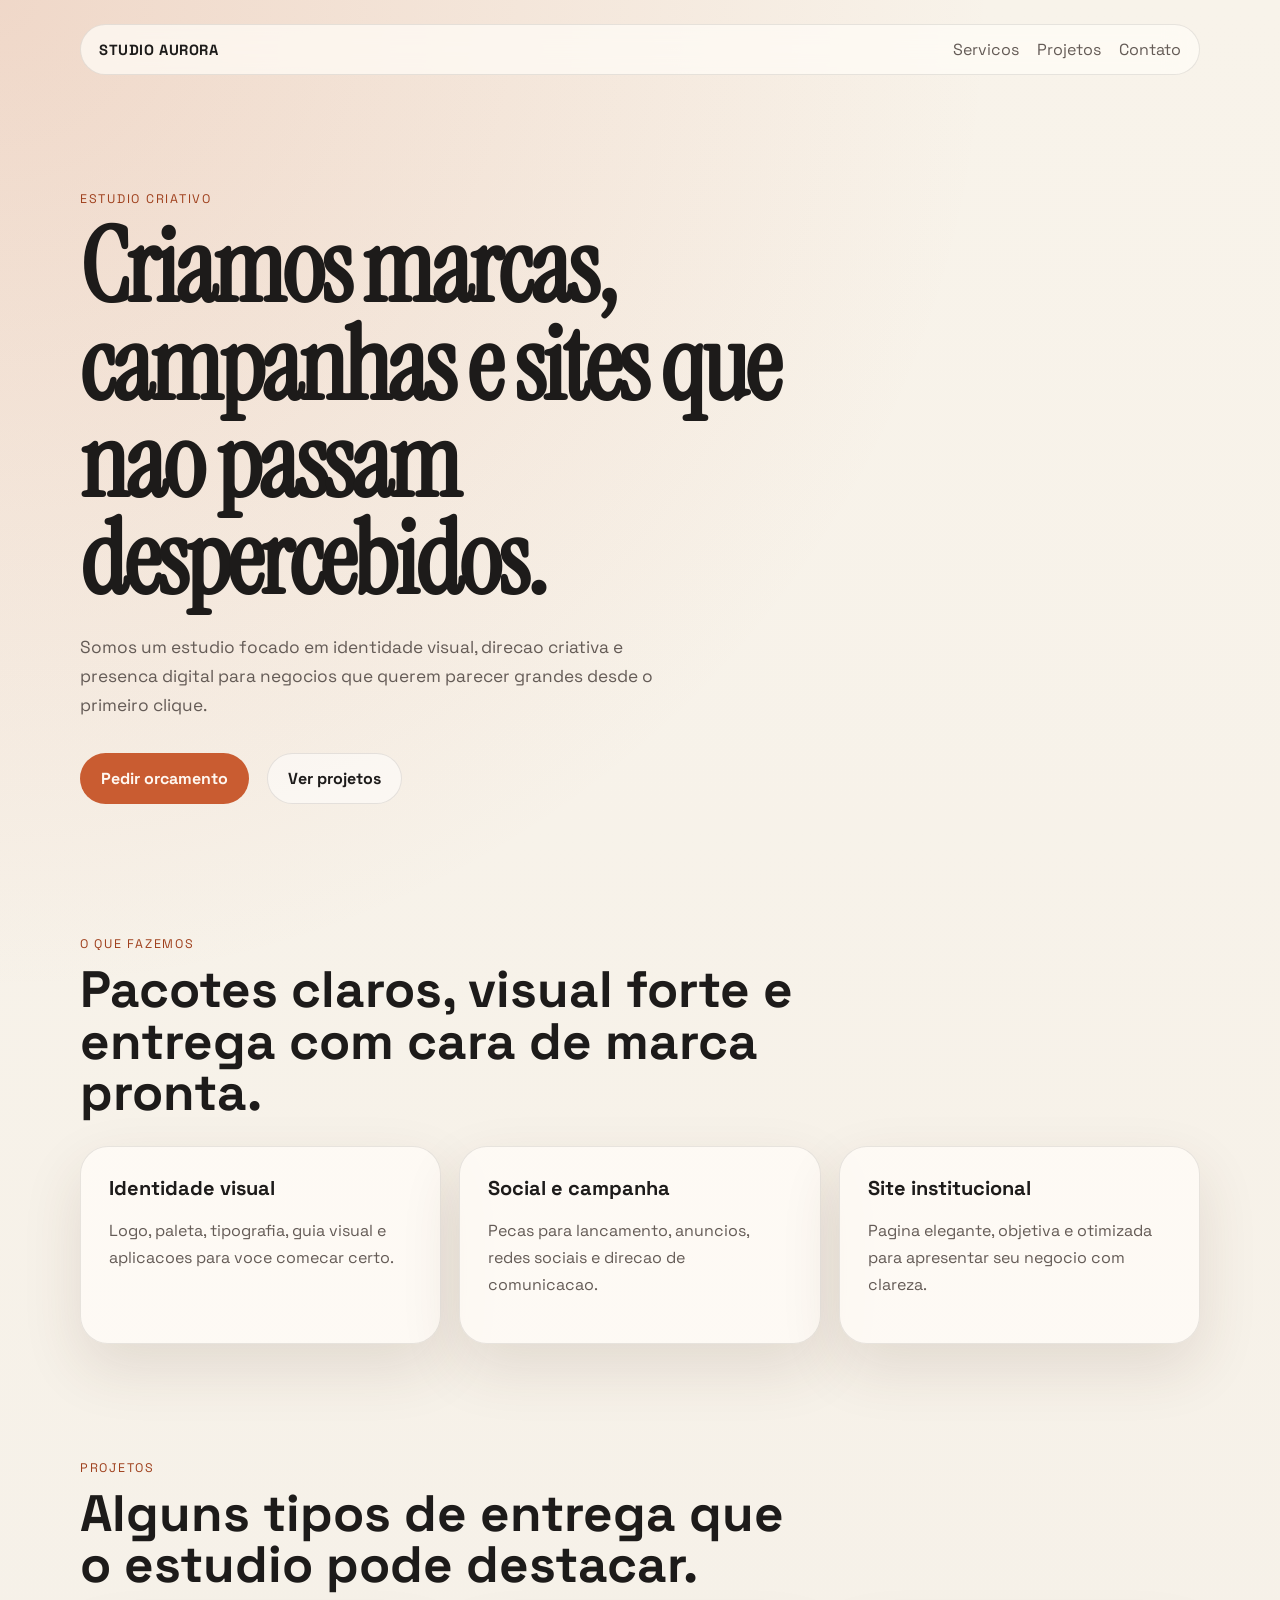
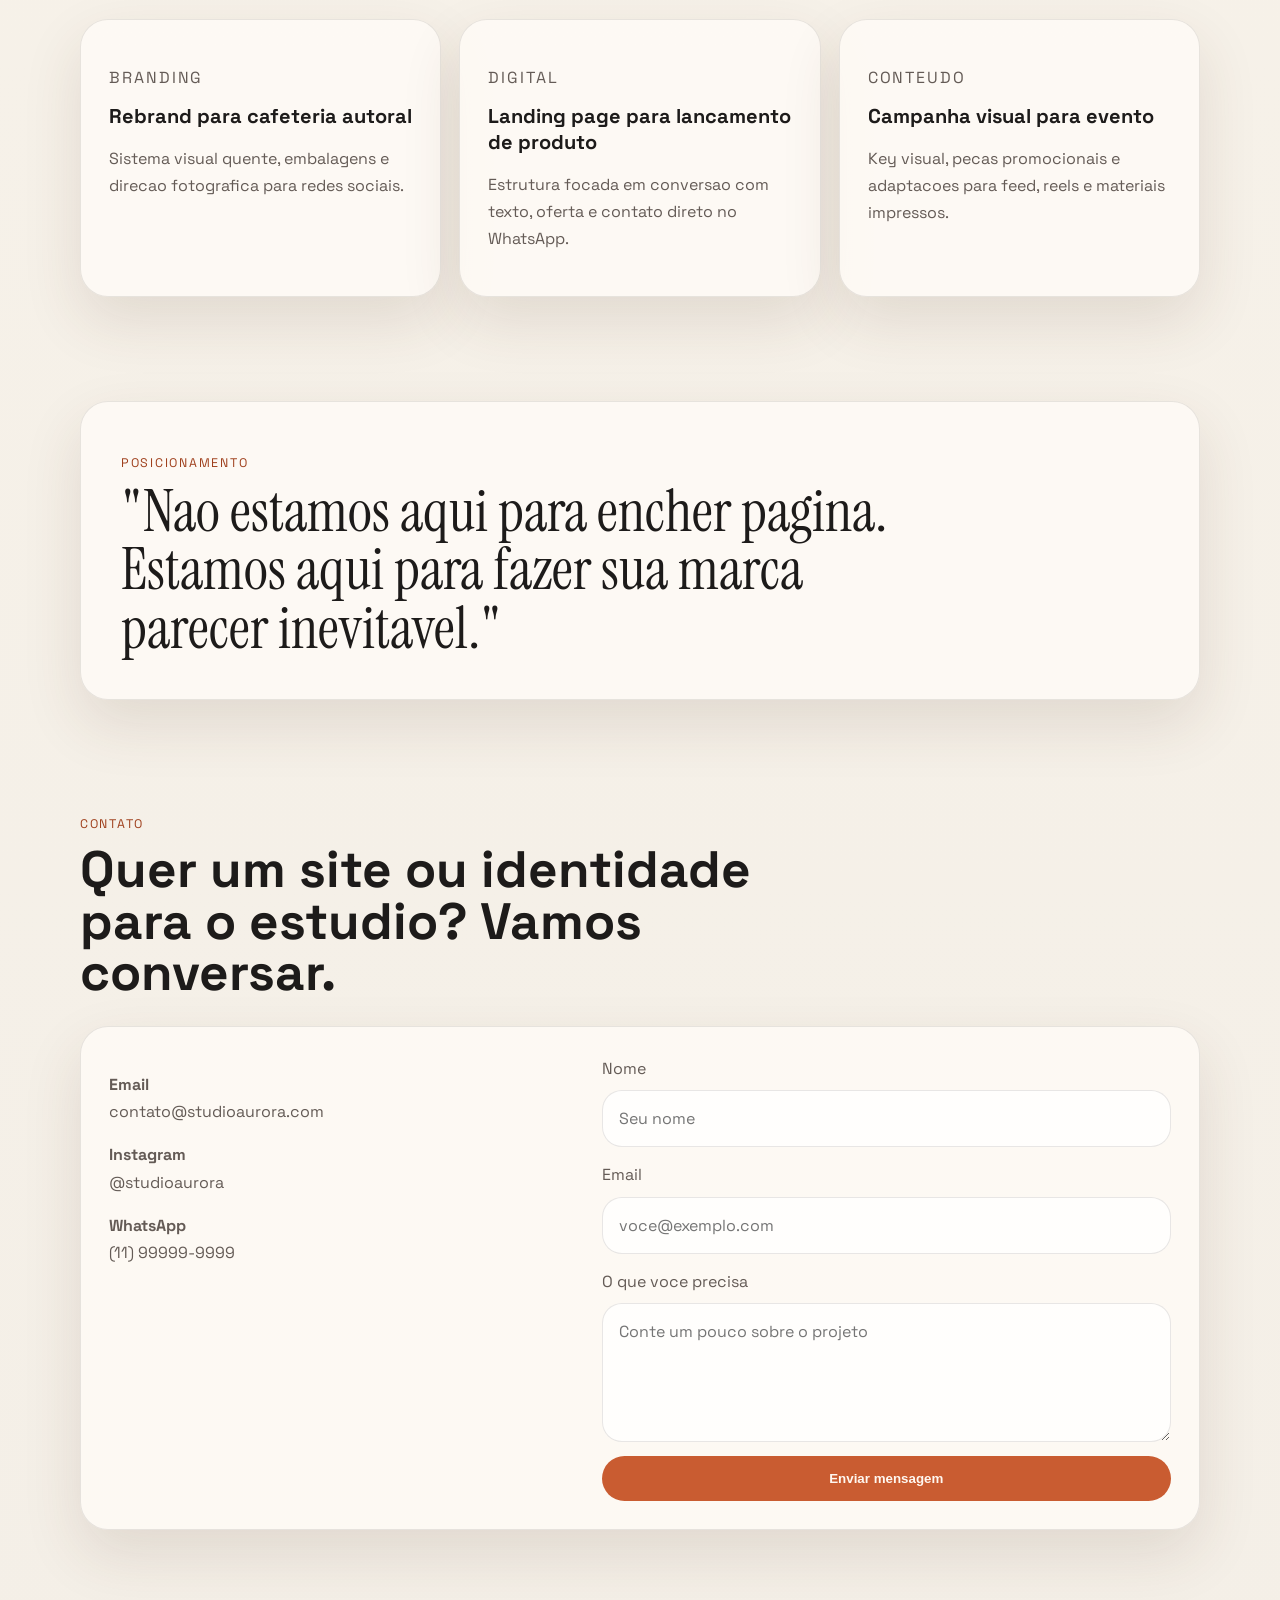
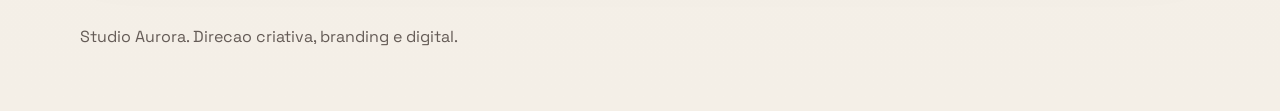
==== index.html @ f358c9c8 "Add files via upload" ====
<!DOCTYPE html>
<html lang="pt-BR">
<head>
  <meta charset="UTF-8">
  <meta name="viewport" content="width=device-width, initial-scale=1.0">
  <title>Studio Aurora</title>
  <meta
    name="description"
    content="Studio criativo para identidade visual, conteudo e experiencias digitais."
  >
  <link rel="preconnect" href="https://fonts.googleapis.com">
  <link rel="preconnect" href="https://fonts.gstatic.com" crossorigin>
  <link
    href="https://fonts.googleapis.com/css2?family=Space+Grotesk:wght@400;500;700&family=Instrument+Serif:ital@0;1&display=swap"
    rel="stylesheet"
  >
  <link rel="stylesheet" href="style.css">
</head>
<body>
  <header class="hero">
    <nav class="nav">
      <a class="brand" href="#top">Studio Aurora</a>
      <div class="nav-links">
        <a href="#servicos">Servicos</a>
        <a href="#projetos">Projetos</a>
        <a href="#contato">Contato</a>
      </div>
    </nav>

    <div class="hero-content">
      <p class="eyebrow">Estudio criativo</p>
      <h1>Criamos marcas, campanhas e sites que nao passam despercebidos.</h1>
      <p class="hero-copy">
        Somos um estudio focado em identidade visual, direcao criativa e presenca digital
        para negocios que querem parecer grandes desde o primeiro clique.
      </p>
      <div class="hero-actions">
        <a class="button primary" href="#contato">Pedir orcamento</a>
        <a class="button ghost" href="#projetos">Ver projetos</a>
      </div>
    </div>
  </header>

  <main>
    <section class="section intro" id="servicos">
      <div class="section-heading">
        <p class="eyebrow">O que fazemos</p>
        <h2>Pacotes claros, visual forte e entrega com cara de marca pronta.</h2>
      </div>

      <div class="card-grid">
        <article class="card">
          <h3>Identidade visual</h3>
          <p>Logo, paleta, tipografia, guia visual e aplicacoes para voce comecar certo.</p>
        </article>
        <article class="card">
          <h3>Social e campanha</h3>
          <p>Pecas para lancamento, anuncios, redes sociais e direcao de comunicacao.</p>
        </article>
        <article class="card">
          <h3>Site institucional</h3>
          <p>Pagina elegante, objetiva e otimizada para apresentar seu negocio com clareza.</p>
        </article>
      </div>
    </section>

    <section class="section showcase" id="projetos">
      <div class="section-heading">
        <p class="eyebrow">Projetos</p>
        <h2>Alguns tipos de entrega que o estudio pode destacar.</h2>
      </div>

      <div class="project-list">
        <article class="project">
          <p class="project-tag">Branding</p>
          <h3>Rebrand para cafeteria autoral</h3>
          <p>Sistema visual quente, embalagens e direcao fotografica para redes sociais.</p>
        </article>
        <article class="project">
          <p class="project-tag">Digital</p>
          <h3>Landing page para lancamento de produto</h3>
          <p>Estrutura focada em conversao com texto, oferta e contato direto no WhatsApp.</p>
        </article>
        <article class="project">
          <p class="project-tag">Conteudo</p>
          <h3>Campanha visual para evento</h3>
          <p>Key visual, pecas promocionais e adaptacoes para feed, reels e materiais impressos.</p>
        </article>
      </div>
    </section>

    <section class="section testimonial">
      <div class="quote-box">
        <p class="eyebrow">Posicionamento</p>
        <blockquote>
          "Nao estamos aqui para encher pagina. Estamos aqui para fazer sua marca parecer
          inevitavel."
        </blockquote>
      </div>
    </section>

    <section class="section contact" id="contato">
      <div class="section-heading">
        <p class="eyebrow">Contato</p>
        <h2>Quer um site ou identidade para o estudio? Vamos conversar.</h2>
      </div>

      <div class="contact-panel">
        <div>
          <p><strong>Email</strong><br>contato@studioaurora.com</p>
          <p><strong>Instagram</strong><br>@studioaurora</p>
          <p><strong>WhatsApp</strong><br>(11) 99999-9999</p>
        </div>

        <form class="contact-form">
          <label>
            Nome
            <input type="text" name="nome" placeholder="Seu nome">
          </label>
          <label>
            Email
            <input type="email" name="email" placeholder="voce@exemplo.com">
          </label>
          <label>
            O que voce precisa
            <textarea name="mensagem" rows="4" placeholder="Conte um pouco sobre o projeto"></textarea>
          </label>
          <button class="button primary" type="button" id="contactButton">Enviar mensagem</button>
        </form>
      </div>
    </section>
  </main>

  <footer class="footer">
    <p>Studio Aurora. Direcao criativa, branding e digital.</p>
  </footer>

  <script src="script.js"></script>
</body>
</html>
---- style.css ----
:root {
  --bg: #f4efe7;
  --surface: rgba(255, 252, 247, 0.72);
  --ink: #1d1b1a;
  --muted: #645b56;
  --line: rgba(29, 27, 26, 0.1);
  --accent: #c95c31;
  --accent-dark: #9f401d;
  --shadow: 0 24px 60px rgba(80, 49, 37, 0.12);
}

* {
  box-sizing: border-box;
}

html {
  scroll-behavior: smooth;
}

body {
  margin: 0;
  font-family: "Space Grotesk", sans-serif;
  color: var(--ink);
  background:
    radial-gradient(circle at top left, rgba(201, 92, 49, 0.18), transparent 28%),
    linear-gradient(180deg, #f8f3ea 0%, var(--bg) 100%);
}

a {
  color: inherit;
  text-decoration: none;
}

.hero,
.section,
.footer {
  width: min(1120px, calc(100% - 32px));
  margin: 0 auto;
}

.hero {
  min-height: 100vh;
  display: grid;
  align-content: start;
  padding: 24px 0 56px;
}

.nav {
  display: flex;
  justify-content: space-between;
  align-items: center;
  gap: 20px;
  padding: 14px 18px;
  border: 1px solid var(--line);
  border-radius: 999px;
  background: var(--surface);
  backdrop-filter: blur(16px);
  position: sticky;
  top: 20px;
}

.brand {
  font-weight: 700;
  letter-spacing: 0.04em;
  text-transform: uppercase;
  font-size: 0.92rem;
}

.nav-links {
  display: flex;
  gap: 18px;
  color: var(--muted);
}

.hero-content {
  max-width: 760px;
  padding: 104px 0 40px;
}

.eyebrow {
  text-transform: uppercase;
  letter-spacing: 0.14em;
  color: var(--accent-dark);
  font-size: 0.78rem;
  margin-bottom: 12px;
}

h1,
h2,
h3,
blockquote {
  margin: 0;
}

h1 {
  font-family: "Instrument Serif", serif;
  font-size: clamp(3.1rem, 8vw, 6.6rem);
  line-height: 0.95;
  letter-spacing: -0.03em;
}

h2 {
  font-size: clamp(2rem, 4vw, 3.4rem);
  line-height: 1;
  max-width: 720px;
}

.hero-copy,
.card p,
.project p,
.contact-panel p,
label,
input,
textarea {
  color: var(--muted);
  font-size: 1rem;
  line-height: 1.7;
}

.hero-copy {
  max-width: 620px;
  margin: 24px 0 32px;
  font-size: 1.08rem;
}

.hero-actions,
.card-grid,
.project-list,
.contact-panel {
  display: grid;
  gap: 18px;
}

.hero-actions {
  grid-template-columns: repeat(2, max-content);
}

.button {
  display: inline-flex;
  align-items: center;
  justify-content: center;
  border-radius: 999px;
  padding: 14px 20px;
  font-weight: 700;
  border: 1px solid transparent;
  cursor: pointer;
}

.button.primary {
  background: var(--accent);
  color: #fff7f0;
}

.button.ghost {
  border-color: var(--line);
  background: rgba(255, 255, 255, 0.5);
}

.section {
  padding: 24px 0 80px;
}

.section-heading {
  margin-bottom: 28px;
}

.card-grid,
.project-list {
  grid-template-columns: repeat(3, minmax(0, 1fr));
}

.card,
.project,
.quote-box,
.contact-panel {
  border: 1px solid var(--line);
  border-radius: 28px;
  background: rgba(255, 252, 247, 0.8);
  box-shadow: var(--shadow);
}

.card,
.project {
  padding: 28px;
}

.card h3,
.project h3 {
  margin-bottom: 10px;
  font-size: 1.25rem;
}

.project-tag {
  color: var(--accent-dark);
  text-transform: uppercase;
  letter-spacing: 0.12em;
  font-size: 0.76rem;
  margin-bottom: 12px;
}

.quote-box {
  padding: 40px;
}

blockquote {
  font-family: "Instrument Serif", serif;
  font-size: clamp(2rem, 5vw, 3.6rem);
  line-height: 1.02;
  max-width: 820px;
}

.contact-panel {
  grid-template-columns: 1fr 1.2fr;
  padding: 28px;
}

.contact-form {
  display: grid;
  gap: 14px;
}

label {
  display: grid;
  gap: 8px;
}

input,
textarea {
  width: 100%;
  border: 1px solid var(--line);
  border-radius: 20px;
  padding: 14px 16px;
  background: rgba(255, 255, 255, 0.76);
  font-family: inherit;
}

.footer {
  padding: 0 0 48px;
  color: var(--muted);
}

@media (max-width: 820px) {
  .nav,
  .nav-links,
  .hero-actions,
  .card-grid,
  .project-list,
  .contact-panel {
    grid-template-columns: 1fr;
  }

  .nav {
    border-radius: 28px;
  }

  .nav-links {
    display: none;
  }

  .hero-content {
    padding-top: 72px;
  }
}
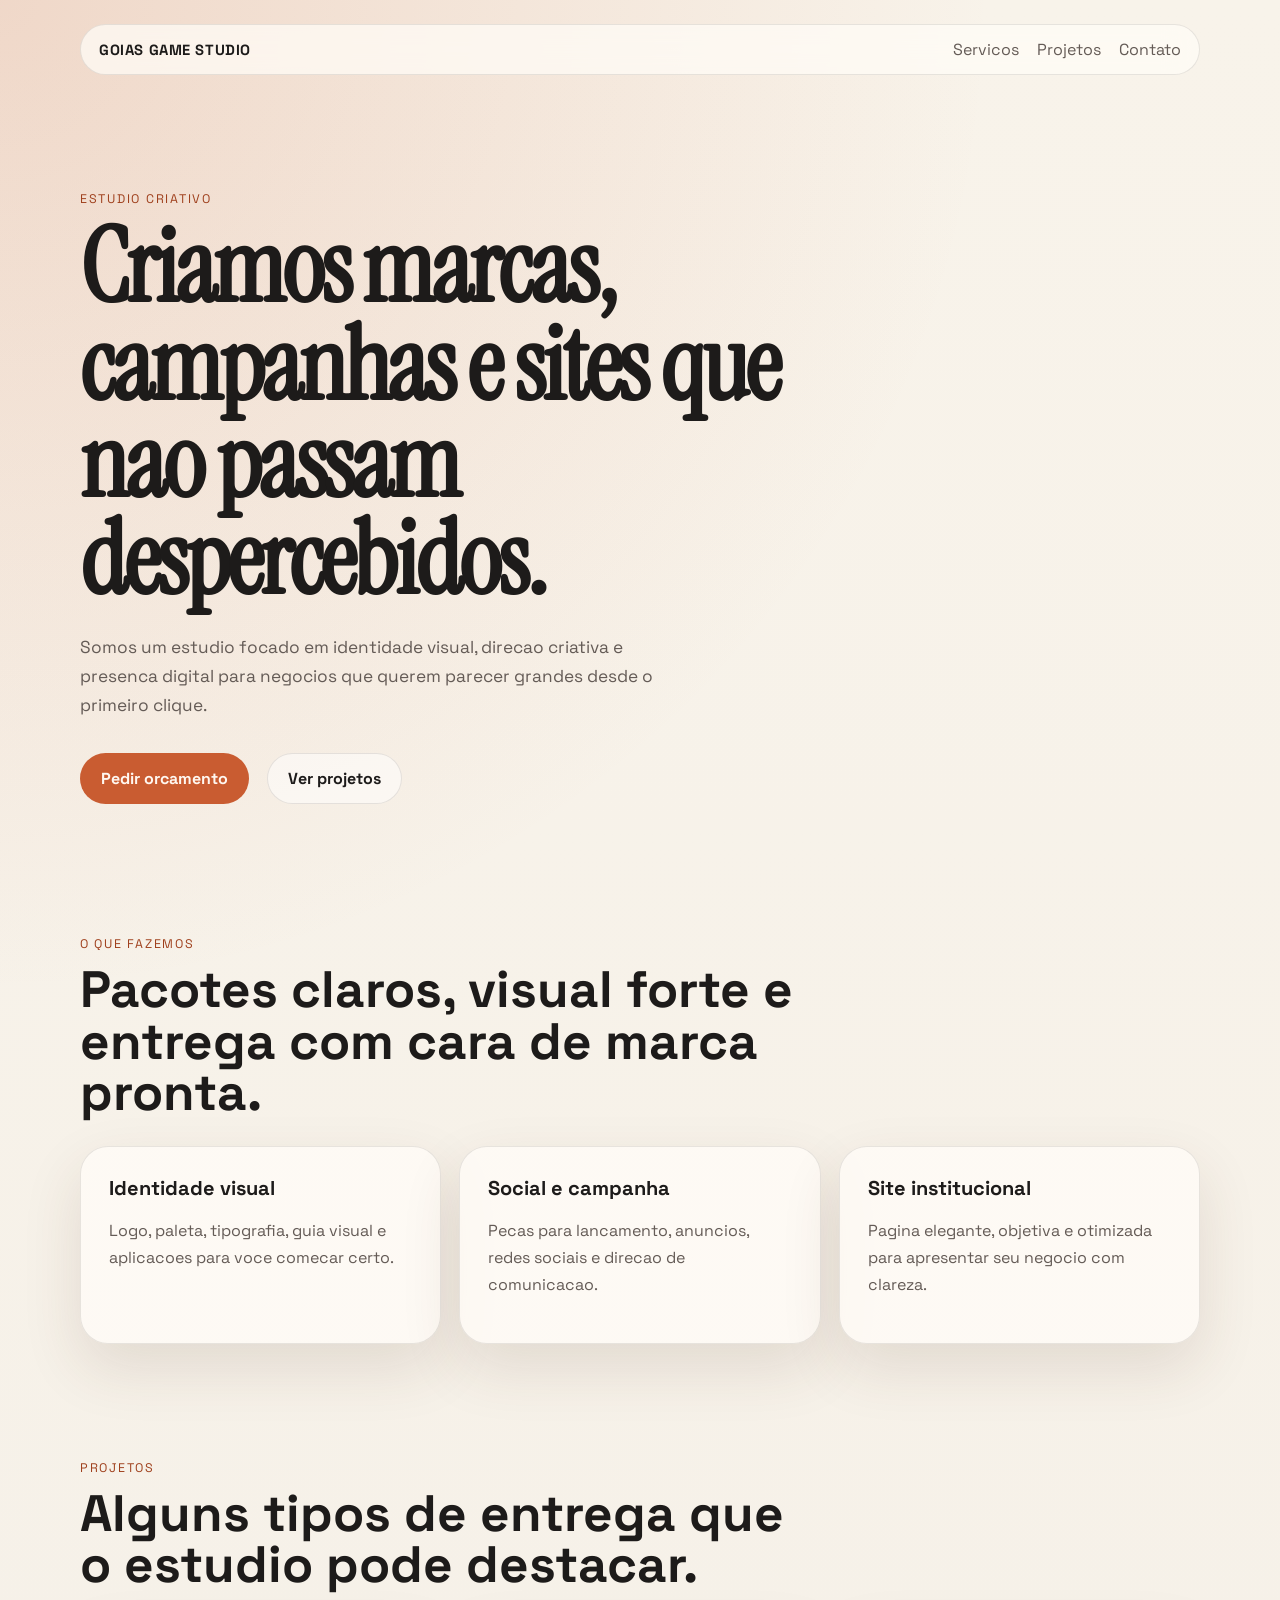
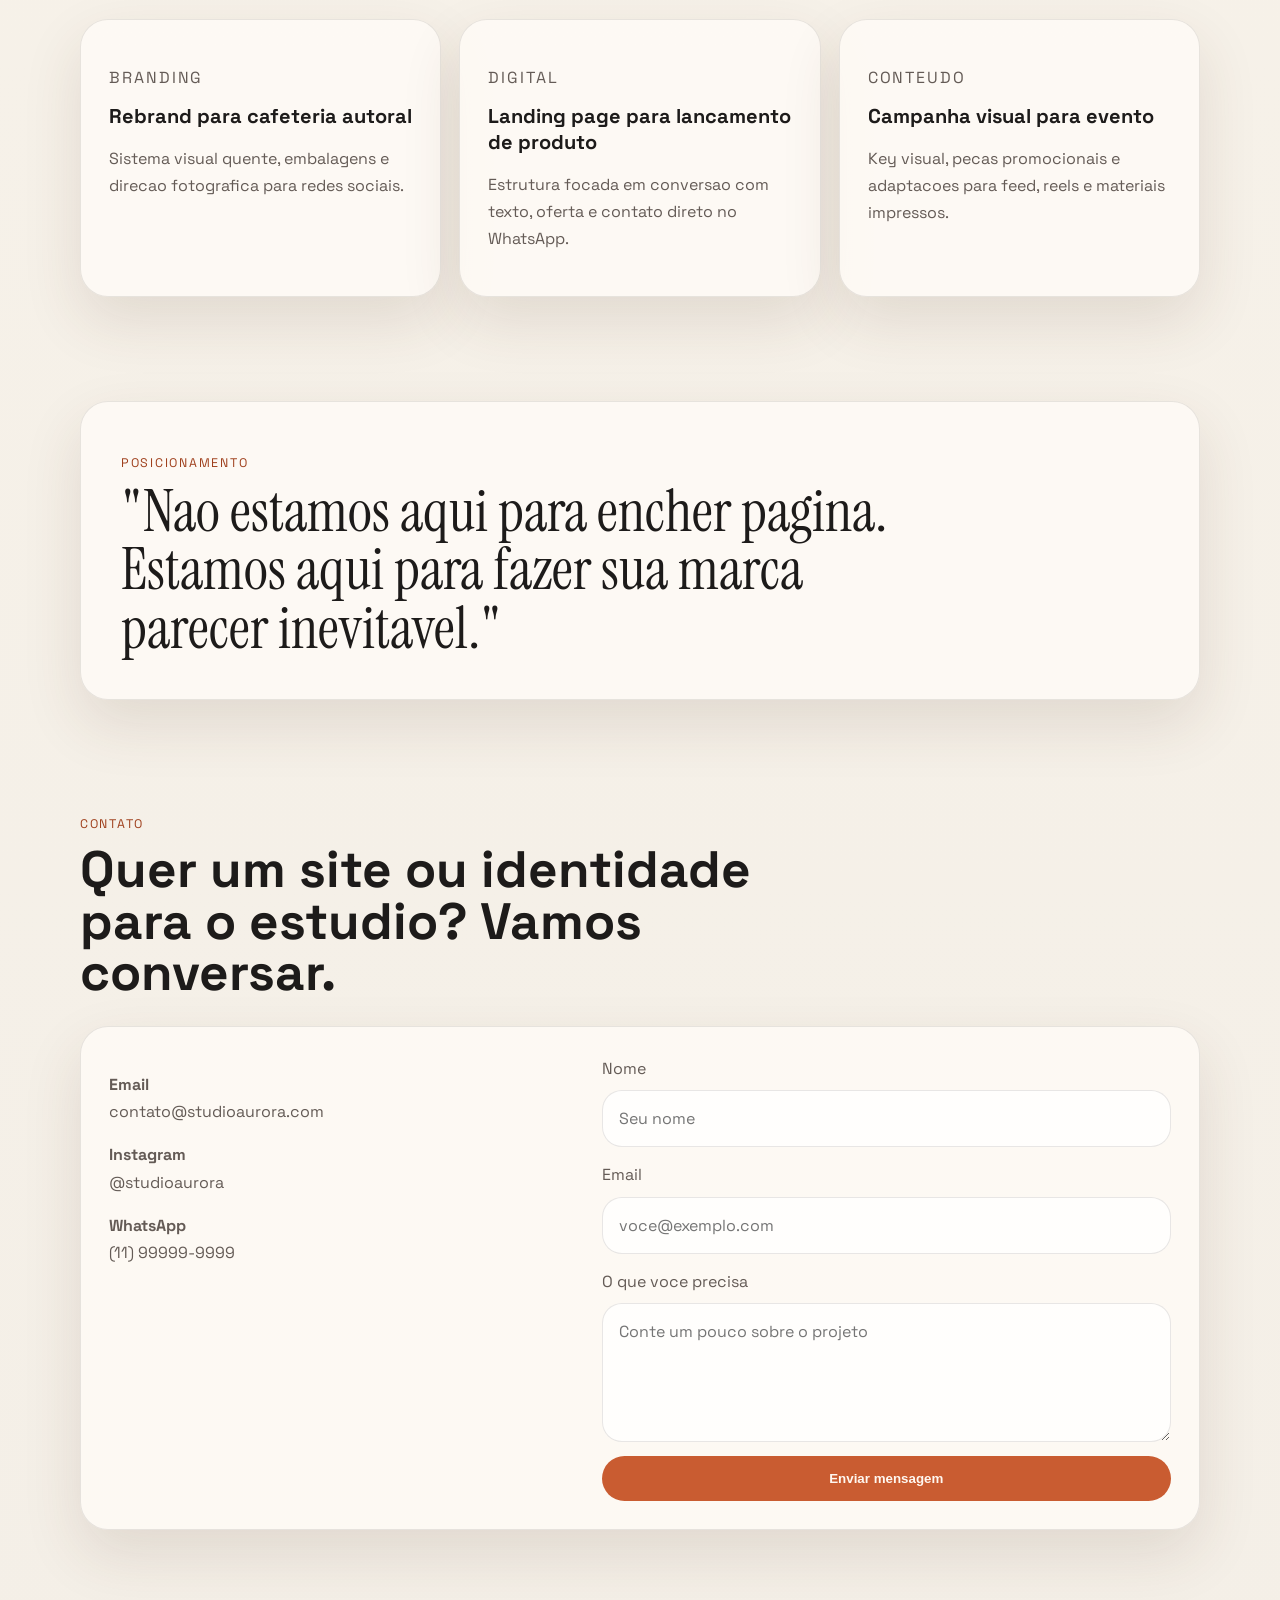
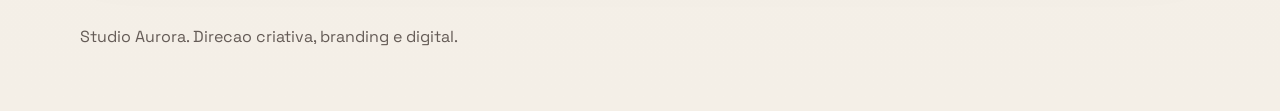
==== commit b5916929: "teste" ====
--- a/index.html
+++ b/index.html
@@ -3,7 +3,7 @@
 <head>
   <meta charset="UTF-8">
   <meta name="viewport" content="width=device-width, initial-scale=1.0">
-  <title>Studio Aurora</title>
+  <title>Goias Game Studio</title>
   <meta
     name="description"
     content="Studio criativo para identidade visual, conteudo e experiencias digitais."
@@ -19,7 +19,7 @@
 <body>
   <header class="hero">
     <nav class="nav">
-      <a class="brand" href="#top">Studio Aurora</a>
+      <a class="brand" href="#top">Goias Game Studio</a>
       <div class="nav-links">
         <a href="#servicos">Servicos</a>
         <a href="#projetos">Projetos</a>
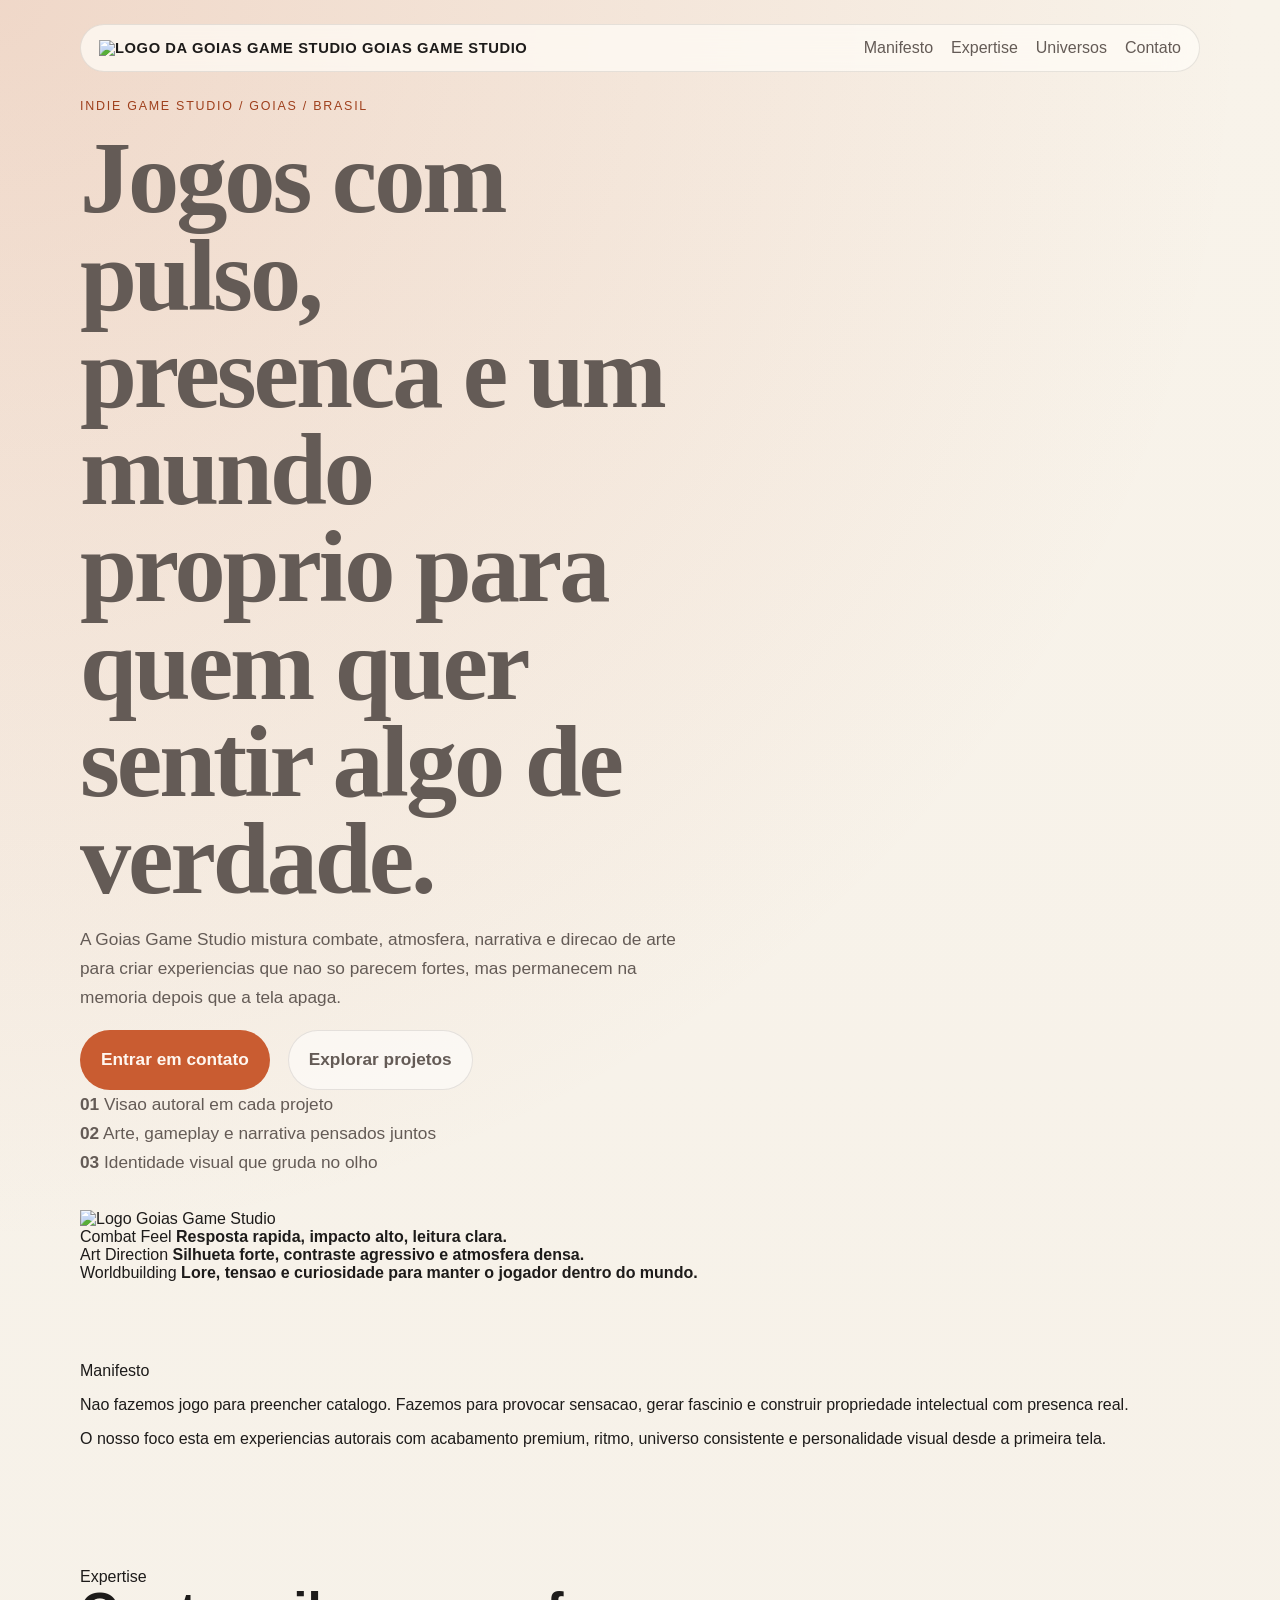
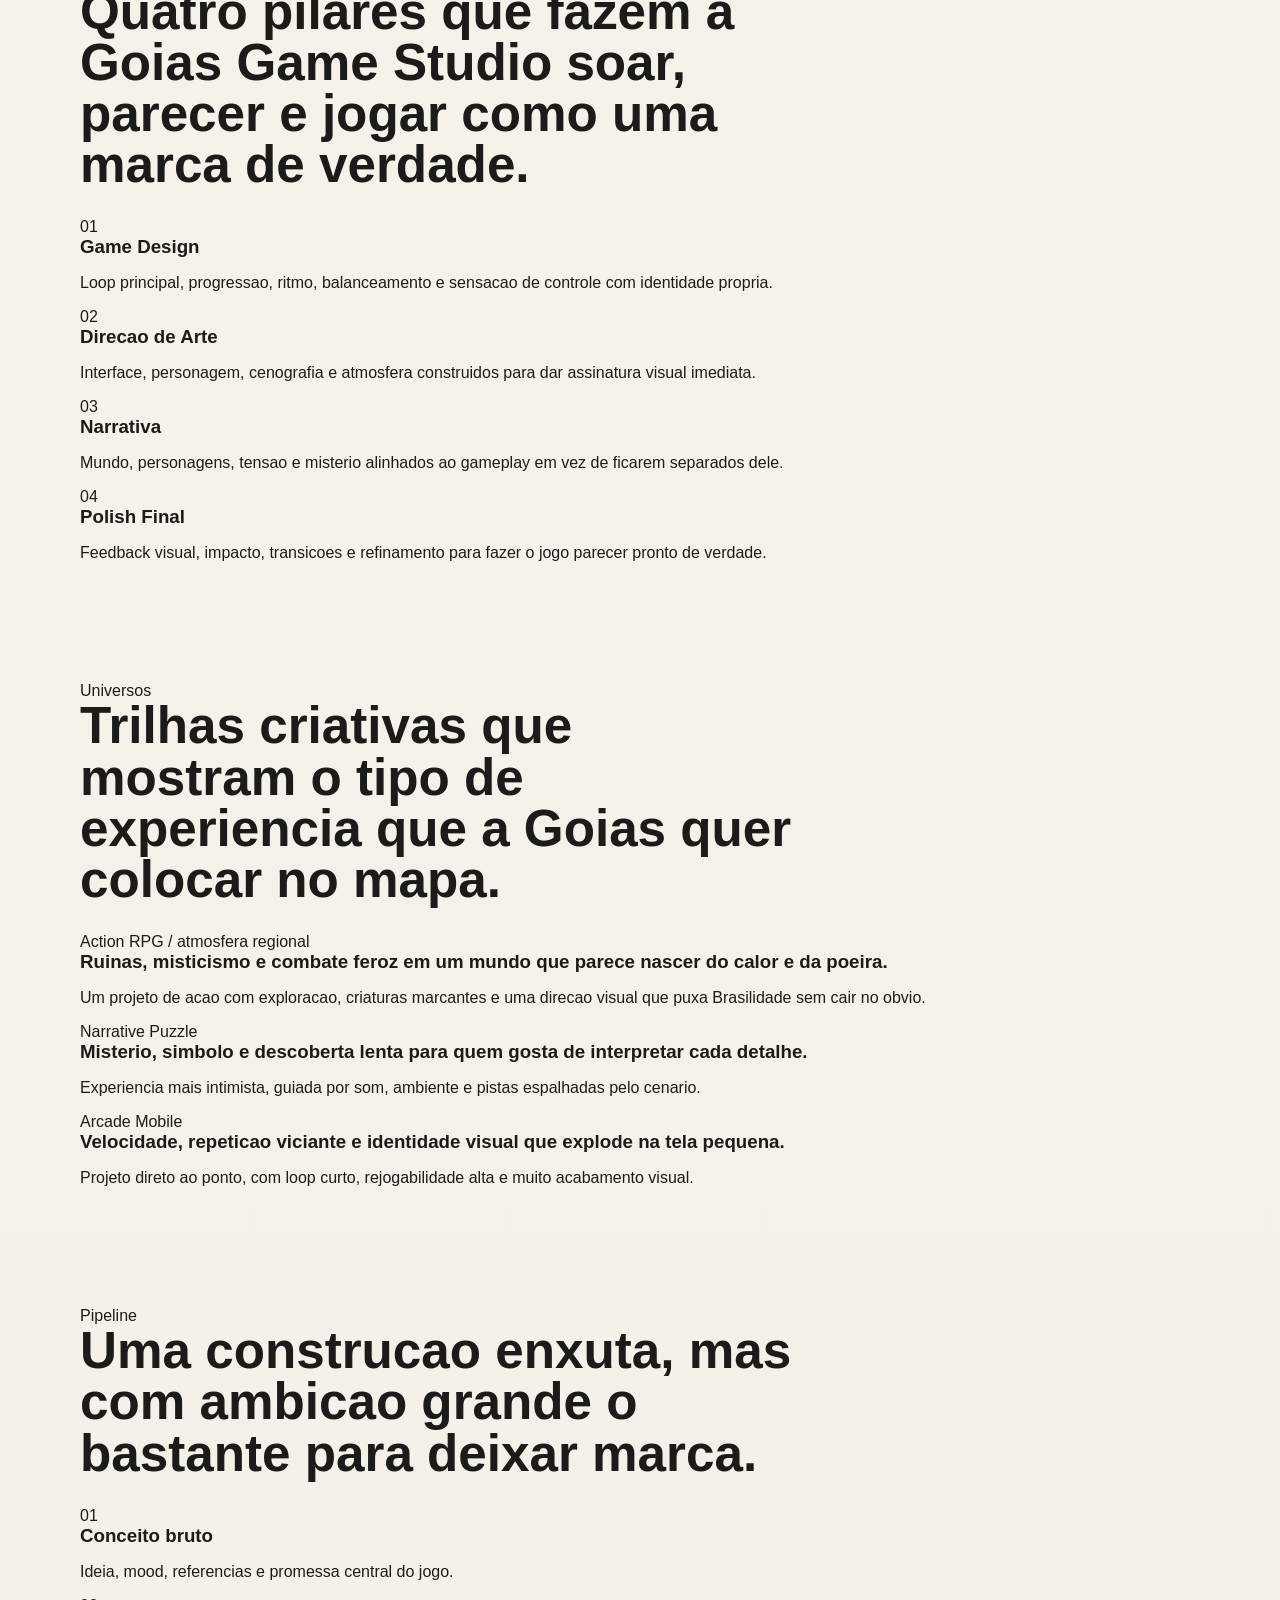
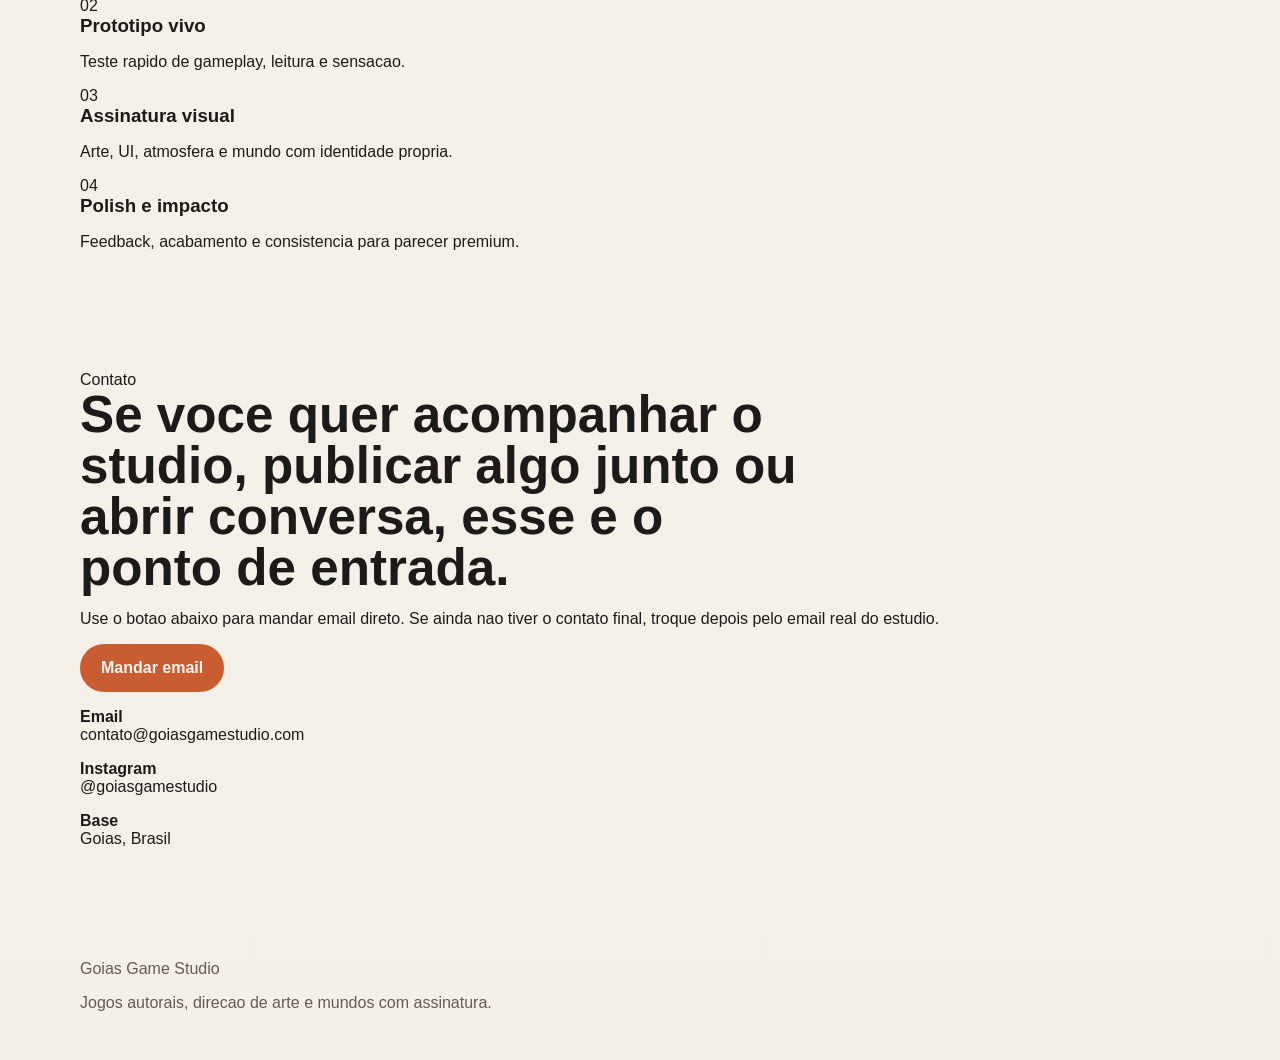
==== commit 08fb2bdf: "Update index.html" ====
--- a/index.html
+++ b/index.html
@@ -6,134 +6,223 @@
   <title>Goias Game Studio</title>
   <meta
     name="description"
-    content="Studio criativo para identidade visual, conteudo e experiencias digitais."
+    content="Goias Game Studio cria jogos autorais com identidade forte, direcao de arte marcante e ambicao de construir mundos memoraveis."
   >
   <link rel="preconnect" href="https://fonts.googleapis.com">
   <link rel="preconnect" href="https://fonts.gstatic.com" crossorigin>
   <link
-    href="https://fonts.googleapis.com/css2?family=Space+Grotesk:wght@400;500;700&family=Instrument+Serif:ital@0;1&display=swap"
+    href="https://fonts.googleapis.com/css2?family=Bebas+Neue&family=Sora:wght@300;400;500;600;700;800&display=swap"
     rel="stylesheet"
   >
   <link rel="stylesheet" href="style.css">
 </head>
 <body>
-  <header class="hero">
-    <nav class="nav">
-      <a class="brand" href="#top">Goias Game Studio</a>
-      <div class="nav-links">
-        <a href="#servicos">Servicos</a>
-        <a href="#projetos">Projetos</a>
-        <a href="#contato">Contato</a>
+  <div class="page-shell">
+    <header class="hero" id="top">
+      <div class="hero-noise"></div>
+
+      <nav class="nav">
+        <a class="brand" href="#top" aria-label="Goias Game Studio">
+          <img src="logo.png" alt="Logo da Goias Game Studio">
+          <span>Goias Game Studio</span>
+        </a>
+
+        <div class="nav-links">
+          <a href="#manifesto">Manifesto</a>
+          <a href="#expertise">Expertise</a>
+          <a href="#worlds">Universos</a>
+          <a href="#contato">Contato</a>
+        </div>
+      </nav>
+
+      <div class="hero-grid">
+        <section class="hero-copy">
+          <p class="eyebrow">Indie game studio / Goias / Brasil</p>
+          <h1>Jogos com pulso, presenca e um mundo proprio para quem quer sentir algo de verdade.</h1>
+          <p class="lead">
+            A Goias Game Studio mistura combate, atmosfera, narrativa e direcao de arte para
+            criar experiencias que nao so parecem fortes, mas permanecem na memoria depois
+            que a tela apaga.
+          </p>
+
+          <div class="hero-actions">
+            <a class="button primary" href="#contato">Entrar em contato</a>
+            <a class="button ghost" href="#worlds">Explorar projetos</a>
+          </div>
+
+          <div class="hero-stats">
+            <div class="stat">
+              <strong>01</strong>
+              <span>Visao autoral em cada projeto</span>
+            </div>
+            <div class="stat">
+              <strong>02</strong>
+              <span>Arte, gameplay e narrativa pensados juntos</span>
+            </div>
+            <div class="stat">
+              <strong>03</strong>
+              <span>Identidade visual que gruda no olho</span>
+            </div>
+          </div>
+        </section>
+
+        <section class="hero-visual" aria-label="Apresentacao visual do studio">
+          <div class="signal-frame">
+            <div class="signal-glow"></div>
+            <img class="hero-logo" src="logo.png" alt="Logo Goias Game Studio">
+
+            <div class="signal-card card-a">
+              <span class="signal-label">Combat Feel</span>
+              <strong>Resposta rapida, impacto alto, leitura clara.</strong>
+            </div>
+
+            <div class="signal-card card-b">
+              <span class="signal-label">Art Direction</span>
+              <strong>Silhueta forte, contraste agressivo e atmosfera densa.</strong>
+            </div>
+
+            <div class="signal-card card-c">
+              <span class="signal-label">Worldbuilding</span>
+              <strong>Lore, tensao e curiosidade para manter o jogador dentro do mundo.</strong>
+            </div>
+          </div>
+        </section>
       </div>
-    </nav>
-
-    <div class="hero-content">
-      <p class="eyebrow">Estudio criativo</p>
-      <h1>Criamos marcas, campanhas e sites que nao passam despercebidos.</h1>
-      <p class="hero-copy">
-        Somos um estudio focado em identidade visual, direcao criativa e presenca digital
-        para negocios que querem parecer grandes desde o primeiro clique.
-      </p>
-      <div class="hero-actions">
-        <a class="button primary" href="#contato">Pedir orcamento</a>
-        <a class="button ghost" href="#projetos">Ver projetos</a>
-      </div>
-    </div>
-  </header>
-
-  <main>
-    <section class="section intro" id="servicos">
-      <div class="section-heading">
-        <p class="eyebrow">O que fazemos</p>
-        <h2>Pacotes claros, visual forte e entrega com cara de marca pronta.</h2>
-      </div>
-
-      <div class="card-grid">
-        <article class="card">
-          <h3>Identidade visual</h3>
-          <p>Logo, paleta, tipografia, guia visual e aplicacoes para voce comecar certo.</p>
-        </article>
-        <article class="card">
-          <h3>Social e campanha</h3>
-          <p>Pecas para lancamento, anuncios, redes sociais e direcao de comunicacao.</p>
-        </article>
-        <article class="card">
-          <h3>Site institucional</h3>
-          <p>Pagina elegante, objetiva e otimizada para apresentar seu negocio com clareza.</p>
-        </article>
-      </div>
-    </section>
-
-    <section class="section showcase" id="projetos">
-      <div class="section-heading">
-        <p class="eyebrow">Projetos</p>
-        <h2>Alguns tipos de entrega que o estudio pode destacar.</h2>
-      </div>
-
-      <div class="project-list">
-        <article class="project">
-          <p class="project-tag">Branding</p>
-          <h3>Rebrand para cafeteria autoral</h3>
-          <p>Sistema visual quente, embalagens e direcao fotografica para redes sociais.</p>
-        </article>
-        <article class="project">
-          <p class="project-tag">Digital</p>
-          <h3>Landing page para lancamento de produto</h3>
-          <p>Estrutura focada em conversao com texto, oferta e contato direto no WhatsApp.</p>
-        </article>
-        <article class="project">
-          <p class="project-tag">Conteudo</p>
-          <h3>Campanha visual para evento</h3>
-          <p>Key visual, pecas promocionais e adaptacoes para feed, reels e materiais impressos.</p>
-        </article>
-      </div>
-    </section>
-
-    <section class="section testimonial">
-      <div class="quote-box">
-        <p class="eyebrow">Posicionamento</p>
-        <blockquote>
-          "Nao estamos aqui para encher pagina. Estamos aqui para fazer sua marca parecer
-          inevitavel."
-        </blockquote>
-      </div>
-    </section>
-
-    <section class="section contact" id="contato">
-      <div class="section-heading">
-        <p class="eyebrow">Contato</p>
-        <h2>Quer um site ou identidade para o estudio? Vamos conversar.</h2>
-      </div>
-
-      <div class="contact-panel">
-        <div>
-          <p><strong>Email</strong><br>contato@studioaurora.com</p>
-          <p><strong>Instagram</strong><br>@studioaurora</p>
-          <p><strong>WhatsApp</strong><br>(11) 99999-9999</p>
-        </div>
-
-        <form class="contact-form">
-          <label>
-            Nome
-            <input type="text" name="nome" placeholder="Seu nome">
-          </label>
-          <label>
-            Email
-            <input type="email" name="email" placeholder="voce@exemplo.com">
-          </label>
-          <label>
-            O que voce precisa
-            <textarea name="mensagem" rows="4" placeholder="Conte um pouco sobre o projeto"></textarea>
-          </label>
-          <button class="button primary" type="button" id="contactButton">Enviar mensagem</button>
-        </form>
-      </div>
-    </section>
-  </main>
-
-  <footer class="footer">
-    <p>Studio Aurora. Direcao criativa, branding e digital.</p>
-  </footer>
+    </header>
+
+    <main>
+      <section class="section manifesto" id="manifesto">
+        <div class="section-kicker">Manifesto</div>
+        <div class="manifesto-panel">
+          <p class="manifesto-line">
+            Nao fazemos jogo para preencher catalogo. Fazemos para provocar sensacao,
+            gerar fascinio e construir propriedade intelectual com presenca real.
+          </p>
+          <p class="manifesto-support">
+            O nosso foco esta em experiencias autorais com acabamento premium, ritmo,
+            universo consistente e personalidade visual desde a primeira tela.
+          </p>
+        </div>
+      </section>
+
+      <section class="section expertise" id="expertise">
+        <div class="section-heading">
+          <div class="section-kicker">Expertise</div>
+          <h2>Quatro pilares que fazem a Goias Game Studio soar, parecer e jogar como uma marca de verdade.</h2>
+        </div>
+
+        <div class="expertise-grid">
+          <article class="feature-card">
+            <span class="feature-index">01</span>
+            <h3>Game Design</h3>
+            <p>Loop principal, progressao, ritmo, balanceamento e sensacao de controle com identidade propria.</p>
+          </article>
+          <article class="feature-card">
+            <span class="feature-index">02</span>
+            <h3>Direcao de Arte</h3>
+            <p>Interface, personagem, cenografia e atmosfera construidos para dar assinatura visual imediata.</p>
+          </article>
+          <article class="feature-card">
+            <span class="feature-index">03</span>
+            <h3>Narrativa</h3>
+            <p>Mundo, personagens, tensao e misterio alinhados ao gameplay em vez de ficarem separados dele.</p>
+          </article>
+          <article class="feature-card">
+            <span class="feature-index">04</span>
+            <h3>Polish Final</h3>
+            <p>Feedback visual, impacto, transicoes e refinamento para fazer o jogo parecer pronto de verdade.</p>
+          </article>
+        </div>
+      </section>
+
+      <section class="section worlds" id="worlds">
+        <div class="section-heading">
+          <div class="section-kicker">Universos</div>
+          <h2>Trilhas criativas que mostram o tipo de experiencia que a Goias quer colocar no mapa.</h2>
+        </div>
+
+        <div class="worlds-grid">
+          <article class="world-card world-main">
+            <div class="world-meta">Action RPG / atmosfera regional</div>
+            <h3>Ruinas, misticismo e combate feroz em um mundo que parece nascer do calor e da poeira.</h3>
+            <p>
+              Um projeto de acao com exploracao, criaturas marcantes e uma direcao visual que
+              puxa Brasilidade sem cair no obvio.
+            </p>
+          </article>
+
+          <article class="world-card">
+            <div class="world-meta">Narrative Puzzle</div>
+            <h3>Misterio, simbolo e descoberta lenta para quem gosta de interpretar cada detalhe.</h3>
+            <p>Experiencia mais intimista, guiada por som, ambiente e pistas espalhadas pelo cenario.</p>
+          </article>
+
+          <article class="world-card">
+            <div class="world-meta">Arcade Mobile</div>
+            <h3>Velocidade, repeticao viciante e identidade visual que explode na tela pequena.</h3>
+            <p>Projeto direto ao ponto, com loop curto, rejogabilidade alta e muito acabamento visual.</p>
+          </article>
+        </div>
+      </section>
+
+      <section class="section process">
+        <div class="section-heading">
+          <div class="section-kicker">Pipeline</div>
+          <h2>Uma construcao enxuta, mas com ambicao grande o bastante para deixar marca.</h2>
+        </div>
+
+        <div class="process-line">
+          <article class="process-step">
+            <span>01</span>
+            <h3>Conceito bruto</h3>
+            <p>Ideia, mood, referencias e promessa central do jogo.</p>
+          </article>
+          <article class="process-step">
+            <span>02</span>
+            <h3>Prototipo vivo</h3>
+            <p>Teste rapido de gameplay, leitura e sensacao.</p>
+          </article>
+          <article class="process-step">
+            <span>03</span>
+            <h3>Assinatura visual</h3>
+            <p>Arte, UI, atmosfera e mundo com identidade propria.</p>
+          </article>
+          <article class="process-step">
+            <span>04</span>
+            <h3>Polish e impacto</h3>
+            <p>Feedback, acabamento e consistencia para parecer premium.</p>
+          </article>
+        </div>
+      </section>
+
+      <section class="section contact" id="contato">
+        <div class="contact-box">
+          <div class="contact-copy">
+            <div class="section-kicker">Contato</div>
+            <h2>Se voce quer acompanhar o studio, publicar algo junto ou abrir conversa, esse e o ponto de entrada.</h2>
+            <p>
+              Use o botao abaixo para mandar email direto. Se ainda nao tiver o contato final,
+              troque depois pelo email real do estudio.
+            </p>
+          </div>
+
+          <div class="contact-actions">
+            <a class="button primary large" href="mailto:contato@goiasgamestudio.com">Mandar email</a>
+            <div class="contact-meta">
+              <p><strong>Email</strong><br>contato@goiasgamestudio.com</p>
+              <p><strong>Instagram</strong><br>@goiasgamestudio</p>
+              <p><strong>Base</strong><br>Goias, Brasil</p>
+            </div>
+          </div>
+        </div>
+      </section>
+    </main>
+
+    <footer class="footer">
+      <p>Goias Game Studio</p>
+      <span>Jogos autorais, direcao de arte e mundos com assinatura.</span>
+    </footer>
+  </div>
 
   <script src="script.js"></script>
 </body>
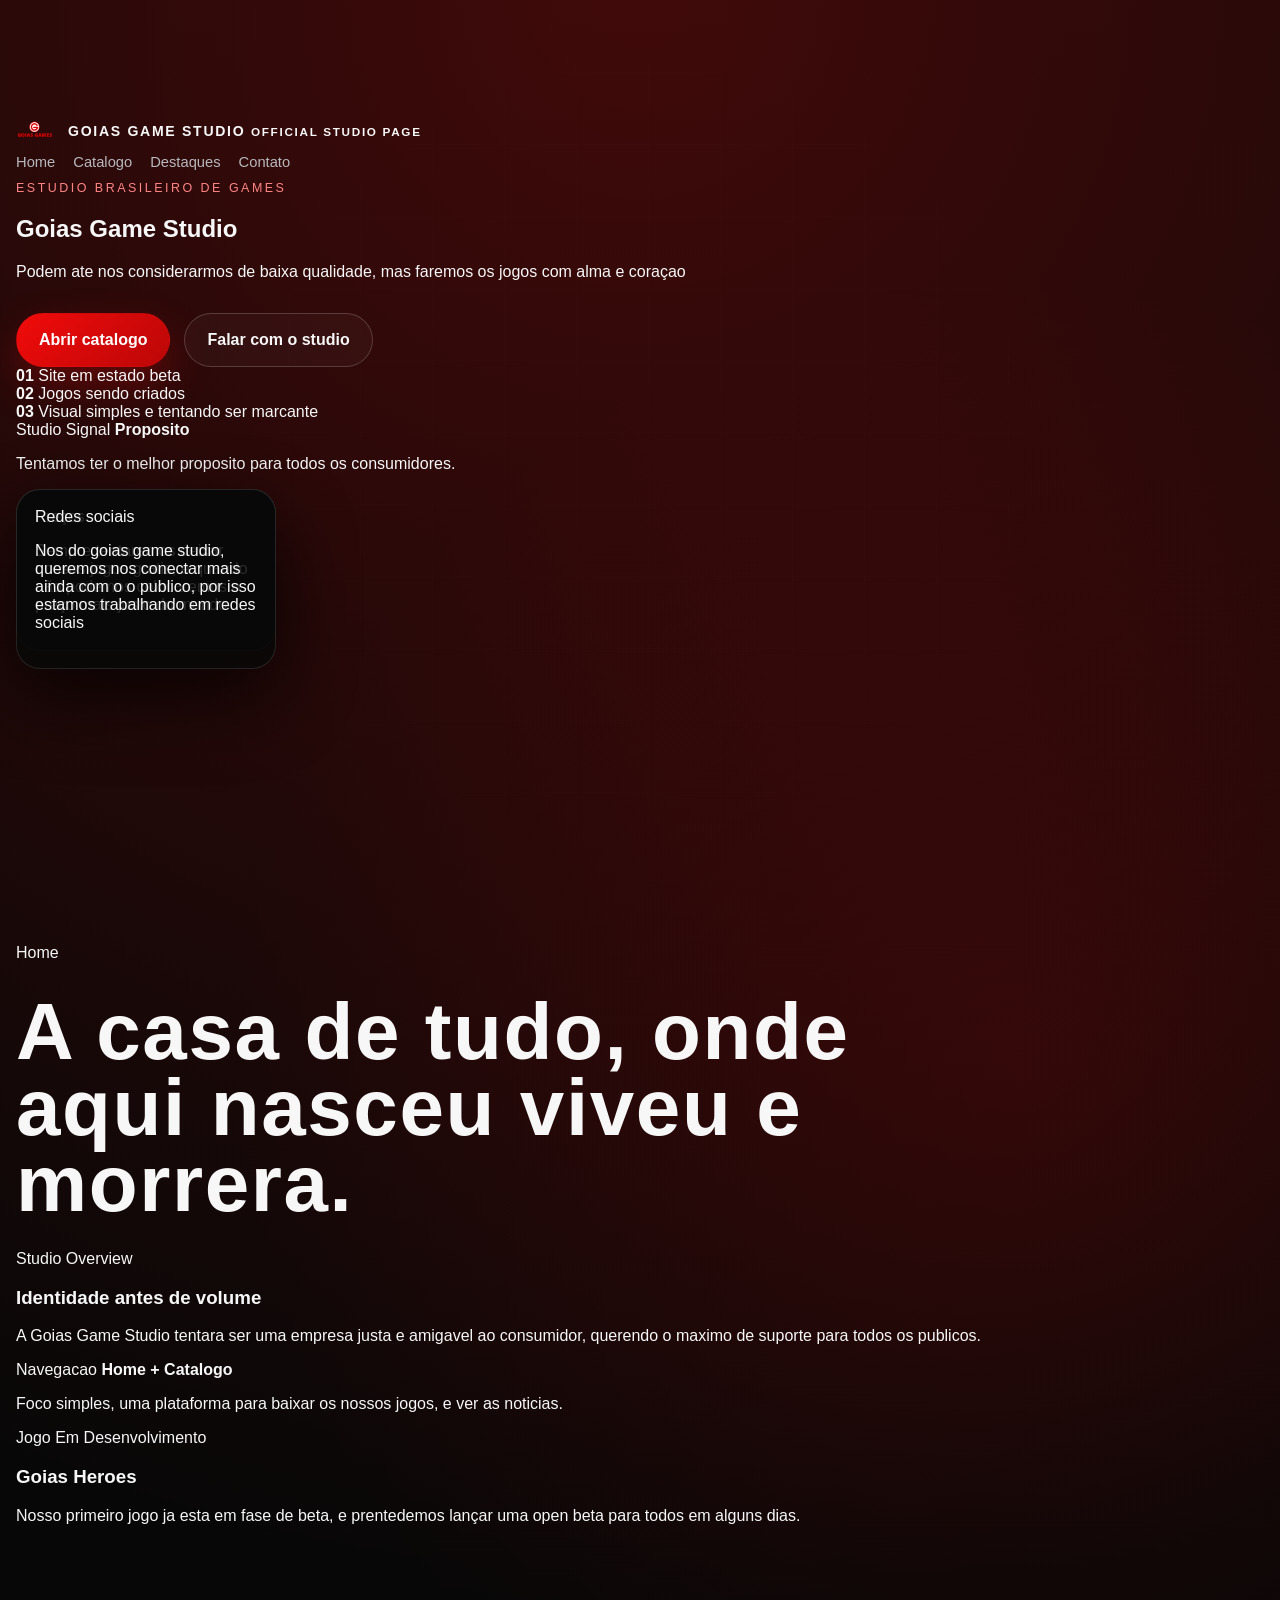
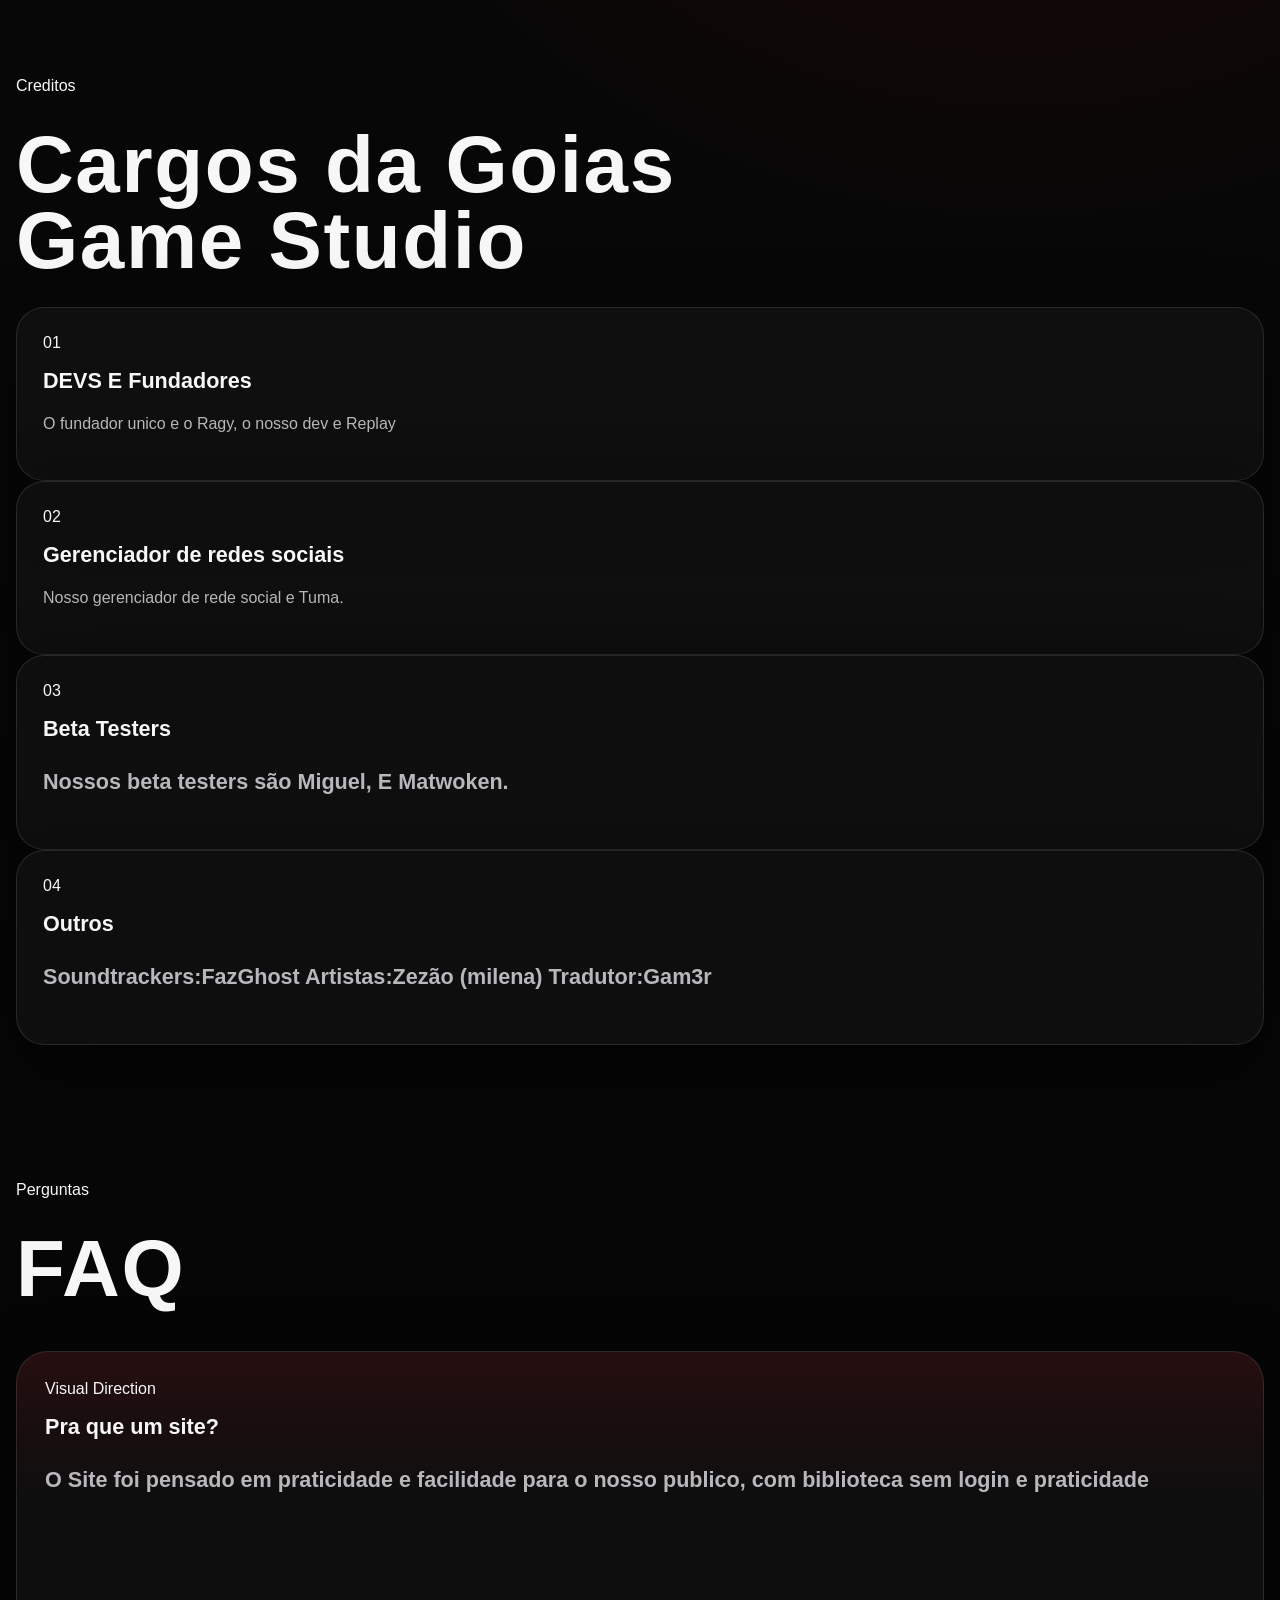
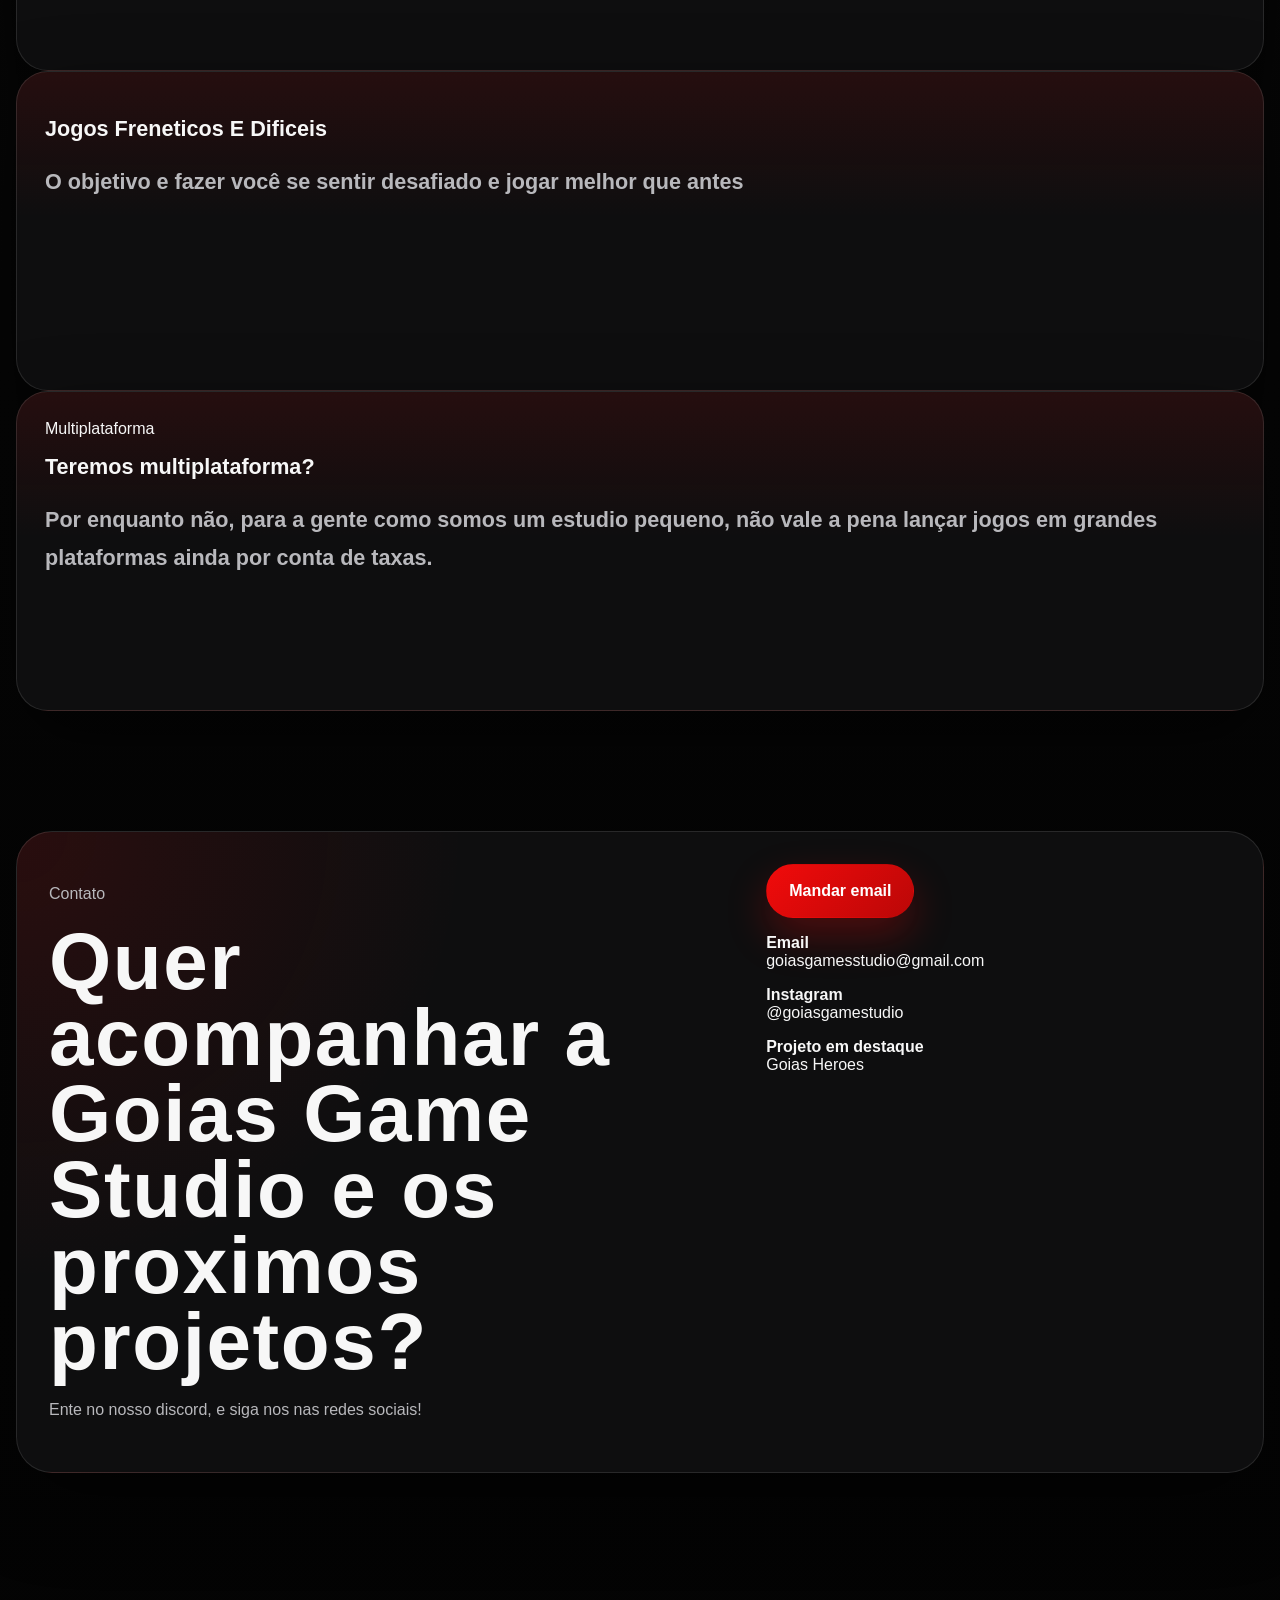
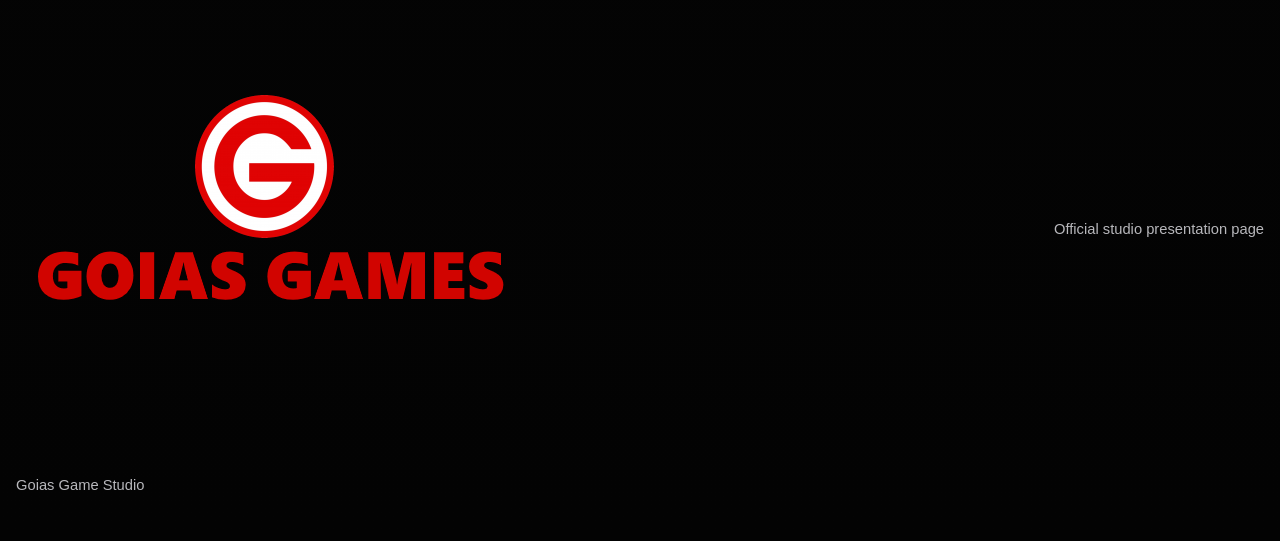
==== commit 0f3ade07: "Update index.html" ====
--- a/index.html
+++ b/index.html
@@ -6,12 +6,12 @@
   <title>Goias Game Studio</title>
   <meta
     name="description"
-    content="Goias Game Studio cria jogos autorais com identidade forte, direcao de arte marcante e ambicao de construir mundos memoraveis."
+    content="Somos uma empresa indie fundada em 24/03/2026 com o foco de trazer a melhor experiencia para o publico."
   >
   <link rel="preconnect" href="https://fonts.googleapis.com">
   <link rel="preconnect" href="https://fonts.gstatic.com" crossorigin>
   <link
-    href="https://fonts.googleapis.com/css2?family=Bebas+Neue&family=Sora:wght@300;400;500;600;700;800&display=swap"
+    href="https://fonts.googleapis.com/css2?family=Rajdhani:wght@500;600;700&family=Space+Grotesk:wght@400;500;700&display=swap"
     rel="stylesheet"
   >
   <link rel="stylesheet" href="style.css">
@@ -19,199 +19,185 @@
 <body>
   <div class="page-shell">
     <header class="hero" id="top">
-      <div class="hero-noise"></div>
-
-      <nav class="nav">
-        <a class="brand" href="#top" aria-label="Goias Game Studio">
-          <img src="logo.png" alt="Logo da Goias Game Studio">
-          <span>Goias Game Studio</span>
+      <div class="hero-backdrop"></div>
+      <div class="hero-grid"></div>
+
+      <nav class="topbar">
+        <a class="brand" href="index.html" aria-label="Goias Game Studio">
+          <img src="logo-transparent.png" alt="Logo da Goias Game Studio">
+          <span>
+            <strong>Goias Game Studio</strong>
+            <small>Official Studio Page</small>
+          </span>
         </a>
 
         <div class="nav-links">
-          <a href="#manifesto">Manifesto</a>
-          <a href="#expertise">Expertise</a>
-          <a href="#worlds">Universos</a>
-          <a href="#contato">Contato</a>
+          <a class="nav-active" href="index.html">Home</a>
+          <a href="catalogo.html">Catalogo</a>
+          <a href="#features">Destaques</a>
+          <a href="#contact">Contato</a>
         </div>
       </nav>
 
-      <div class="hero-grid">
-        <section class="hero-copy">
-          <p class="eyebrow">Indie game studio / Goias / Brasil</p>
-          <h1>Jogos com pulso, presenca e um mundo proprio para quem quer sentir algo de verdade.</h1>
-          <p class="lead">
-            A Goias Game Studio mistura combate, atmosfera, narrativa e direcao de arte para
-            criar experiencias que nao so parecem fortes, mas permanecem na memoria depois
-            que a tela apaga.
-          </p>
-
-          <div class="hero-actions">
-            <a class="button primary" href="#contato">Entrar em contato</a>
-            <a class="button ghost" href="#worlds">Explorar projetos</a>
-          </div>
-
-          <div class="hero-stats">
-            <div class="stat">
-              <strong>01</strong>
-              <span>Visao autoral em cada projeto</span>
+      <section class="hero-content">
+        <p class="eyebrow">Estudio brasileiro de games</p>
+        <h1>Goias Game Studio</h1>
+        <p class="hero-subtitle">
+          Podem ate nos considerarmos de baixa qualidade, mas faremos os jogos com alma e coraçao
+        </p>
+
+        <div class="hero-actions">
+          <a class="button primary" href="catalogo.html">Abrir catalogo</a>
+          <a class="button ghost" href="#contact">Falar com o studio</a>
+        </div>
+
+        <div class="hero-metrics">
+          <div class="metric">
+            <strong>01</strong>
+            <span>Site em estado beta</span>
+          </div>
+          <div class="metric">
+            <strong>02</strong>
+            <span>Jogos sendo criados</span>
+          </div>
+          <div class="metric">
+            <strong>03</strong>
+            <span>Visual simples e tentando ser marcante</span>
+          </div>
+        </div>
+      </section>
+
+      <aside class="hero-panel">
+        <div class="game-mark">
+          <span class="mark-kicker">Studio Signal</span>
+          <strong>Proposito</strong>
+          <p>Tentamos ter o melhor proposito para todos os consumidores.</p>
+        </div>
+
+        <div class="signal-card signal-a">
+          <span>Preços</span>
+          <p>Sempre tentaremos deixar nossos jogos gratis, e quando não podemos colocaremos o preço mais justo do mundo</p>
+        </div>
+
+        <div class="signal-card signal-b">
+          <span>Redes sociais</span>
+          <p>Nos do goias game studio, queremos nos conectar mais ainda com o o publico, por isso estamos trabalhando em redes sociais</p>
+        </div>
+      </aside>
+    </header>
+
+    <main>
+      <section class="section intro">
+        <div class="section-heading">
+          <p class="section-label">Home</p>
+          <h2>A casa de tudo, onde aqui nasceu viveu e morrera.</h2>
+        </div>
+
+        <div class="intro-grid">
+          <article class="intro-card main-card">
+            <span class="game-list-tag">Studio Overview</span>
+            <h3>Identidade antes de volume</h3>
+            <p>
+              A Goias Game Studio tentara ser uma empresa justa e amigavel ao consumidor, querendo o maximo de suporte para todos os publicos.
+            </p>
+          </article>
+
+          <article class="intro-card side-card">
+            <span>Navegacao</span>
+            <strong>Home + Catalogo</strong>
+            <p>Foco simples, uma plataforma para baixar os nossos jogos, e ver as noticias.</p>
+          </article>
+        </div>
+
+        <div class="games-list">
+          <article class="game-item featured-game">
+            <div>
+              <span class="game-item-label">Jogo Em Desenvolvimento</span>
+              <h3>Goias Heroes</h3>
             </div>
-            <div class="stat">
-              <strong>02</strong>
-              <span>Arte, gameplay e narrativa pensados juntos</span>
-            </div>
-            <div class="stat">
-              <strong>03</strong>
-              <span>Identidade visual que gruda no olho</span>
-            </div>
-          </div>
-        </section>
-
-        <section class="hero-visual" aria-label="Apresentacao visual do studio">
-          <div class="signal-frame">
-            <div class="signal-glow"></div>
-            <img class="hero-logo" src="logo.png" alt="Logo Goias Game Studio">
-
-            <div class="signal-card card-a">
-              <span class="signal-label">Combat Feel</span>
-              <strong>Resposta rapida, impacto alto, leitura clara.</strong>
-            </div>
-
-            <div class="signal-card card-b">
-              <span class="signal-label">Art Direction</span>
-              <strong>Silhueta forte, contraste agressivo e atmosfera densa.</strong>
-            </div>
-
-            <div class="signal-card card-c">
-              <span class="signal-label">Worldbuilding</span>
-              <strong>Lore, tensao e curiosidade para manter o jogador dentro do mundo.</strong>
-            </div>
-          </div>
-        </section>
-      </div>
-    </header>
-
-    <main>
-      <section class="section manifesto" id="manifesto">
-        <div class="section-kicker">Manifesto</div>
-        <div class="manifesto-panel">
-          <p class="manifesto-line">
-            Nao fazemos jogo para preencher catalogo. Fazemos para provocar sensacao,
-            gerar fascinio e construir propriedade intelectual com presenca real.
-          </p>
-          <p class="manifesto-support">
-            O nosso foco esta em experiencias autorais com acabamento premium, ritmo,
-            universo consistente e personalidade visual desde a primeira tela.
-          </p>
-        </div>
-      </section>
-
-      <section class="section expertise" id="expertise">
+            <p>Nosso primeiro jogo ja esta em fase de beta, e prentedemos lançar uma open beta para todos em alguns dias.</p>
+          </article>
+        </div>
+      </section>
+
+      <section class="section features" id="features">
         <div class="section-heading">
-          <div class="section-kicker">Expertise</div>
-          <h2>Quatro pilares que fazem a Goias Game Studio soar, parecer e jogar como uma marca de verdade.</h2>
-        </div>
-
-        <div class="expertise-grid">
-          <article class="feature-card">
-            <span class="feature-index">01</span>
-            <h3>Game Design</h3>
-            <p>Loop principal, progressao, ritmo, balanceamento e sensacao de controle com identidade propria.</p>
-          </article>
-          <article class="feature-card">
-            <span class="feature-index">02</span>
-            <h3>Direcao de Arte</h3>
-            <p>Interface, personagem, cenografia e atmosfera construidos para dar assinatura visual imediata.</p>
-          </article>
-          <article class="feature-card">
-            <span class="feature-index">03</span>
-            <h3>Narrativa</h3>
-            <p>Mundo, personagens, tensao e misterio alinhados ao gameplay em vez de ficarem separados dele.</p>
-          </article>
-          <article class="feature-card">
-            <span class="feature-index">04</span>
-            <h3>Polish Final</h3>
-            <p>Feedback visual, impacto, transicoes e refinamento para fazer o jogo parecer pronto de verdade.</p>
-          </article>
-        </div>
-      </section>
-
-      <section class="section worlds" id="worlds">
+          <p class="section-label">Creditos
+          <h2>Cargos da Goias Game Studio</h2>
+        </div>
+
+        <div class="feature-grid">
+          <article class="feature-card">
+            <span>01</span>
+            <h3>DEVS E Fundadores</h3>
+            <p>O fundador unico e o Ragy, o nosso dev e Replay</p>
+          </article>
+
+          <article class="feature-card">
+            <span>02</span>
+            <h3>Gerenciador de redes sociais</h3>
+            <p>Nosso gerenciador de rede social e Tuma.</p>
+          </article>
+
+          <article class="feature-card">
+            <span>03</span>
+            <h3>Beta Testers<h3>
+            <p>Nossos beta testers são Miguel, E Matwoken.</p>
+          </article>
+
+          <article class="feature-card">
+            <span>04</span>
+            <h3>Outros<h3>
+            <p>Soundtrackers:FazGhost Artistas:Zezão (milena) Tradutor:Gam3r</p>
+          </article>
+        </div>
+      </section>
+
+      <section class="section world">
         <div class="section-heading">
-          <div class="section-kicker">Universos</div>
-          <h2>Trilhas criativas que mostram o tipo de experiencia que a Goias quer colocar no mapa.</h2>
-        </div>
-
-        <div class="worlds-grid">
-          <article class="world-card world-main">
-            <div class="world-meta">Action RPG / atmosfera regional</div>
-            <h3>Ruinas, misticismo e combate feroz em um mundo que parece nascer do calor e da poeira.</h3>
+          <p class="section-label">Perguntas
+          <h2>FAQ<h2>
+        </div>
+
+        <div class="world-grid">
+          <article class="world-card world-highlight">
+            <span class="world-tag">Visual Direction</span>
+            <h3>Pra que um site?<h3>
             <p>
-              Um projeto de acao com exploracao, criaturas marcantes e uma direcao visual que
-              puxa Brasilidade sem cair no obvio.
+              O Site foi pensado em praticidade e facilidade para o nosso publico, com biblioteca sem login e praticidade
             </p>
           </article>
 
           <article class="world-card">
-            <div class="world-meta">Narrative Puzzle</div>
-            <h3>Misterio, simbolo e descoberta lenta para quem gosta de interpretar cada detalhe.</h3>
-            <p>Experiencia mais intimista, guiada por som, ambiente e pistas espalhadas pelo cenario.</p>
+            <span class="world-tag">
+            <h3>Jogos Freneticos E Dificeis<h3>
+            <p>O objetivo e fazer você se sentir desafiado e jogar melhor que antes</p>
           </article>
 
           <article class="world-card">
-            <div class="world-meta">Arcade Mobile</div>
-            <h3>Velocidade, repeticao viciante e identidade visual que explode na tela pequena.</h3>
-            <p>Projeto direto ao ponto, com loop curto, rejogabilidade alta e muito acabamento visual.</p>
-          </article>
-        </div>
-      </section>
-
-      <section class="section process">
-        <div class="section-heading">
-          <div class="section-kicker">Pipeline</div>
-          <h2>Uma construcao enxuta, mas com ambicao grande o bastante para deixar marca.</h2>
-        </div>
-
-        <div class="process-line">
-          <article class="process-step">
-            <span>01</span>
-            <h3>Conceito bruto</h3>
-            <p>Ideia, mood, referencias e promessa central do jogo.</p>
-          </article>
-          <article class="process-step">
-            <span>02</span>
-            <h3>Prototipo vivo</h3>
-            <p>Teste rapido de gameplay, leitura e sensacao.</p>
-          </article>
-          <article class="process-step">
-            <span>03</span>
-            <h3>Assinatura visual</h3>
-            <p>Arte, UI, atmosfera e mundo com identidade propria.</p>
-          </article>
-          <article class="process-step">
-            <span>04</span>
-            <h3>Polish e impacto</h3>
-            <p>Feedback, acabamento e consistencia para parecer premium.</p>
-          </article>
-        </div>
-      </section>
-
-      <section class="section contact" id="contato">
+            <span class="world-tag">Multiplataforma
+            <h3>Teremos multiplataforma?<h3>
+            <p>Por enquanto não, para a gente como somos um estudio pequeno, não vale a pena lançar jogos em grandes plataformas ainda por conta de taxas.
+          </article>
+        </div>
+      </section>
+
+      <section class="section contact" id="contact">
         <div class="contact-box">
           <div class="contact-copy">
-            <div class="section-kicker">Contato</div>
-            <h2>Se voce quer acompanhar o studio, publicar algo junto ou abrir conversa, esse e o ponto de entrada.</h2>
+            <p class="section-label">Contato</p>
+            <h2>Quer acompanhar a Goias Game Studio e os proximos projetos?</h2>
             <p>
-              Use o botao abaixo para mandar email direto. Se ainda nao tiver o contato final,
-              troque depois pelo email real do estudio.
+              Ente no nosso discord, e siga nos nas redes sociais!
             </p>
           </div>
 
-          <div class="contact-actions">
-            <a class="button primary large" href="mailto:contato@goiasgamestudio.com">Mandar email</a>
-            <div class="contact-meta">
-              <p><strong>Email</strong><br>contato@goiasgamestudio.com</p>
+          <div class="contact-panel">
+            <a class="button primary wide" href="mailto:goiasgamesstudio@gmail.com">Mandar email</a>
+            <div class="contact-list">
+              <p><strong>Email</strong><br>goiasgamesstudio@gmail.com</p>
               <p><strong>Instagram</strong><br>@goiasgamestudio</p>
-              <p><strong>Base</strong><br>Goias, Brasil</p>
+              <p><strong>Projeto em destaque</strong><br>Goias Heroes</p>
             </div>
           </div>
         </div>
@@ -219,8 +205,11 @@
     </main>
 
     <footer class="footer">
-      <p>Goias Game Studio</p>
-      <span>Jogos autorais, direcao de arte e mundos com assinatura.</span>
+      <div class="footer-brand">
+        <img src="logo-transparent.png" alt="Logo da Goias Game Studio">
+        <p>Goias Game Studio</p>
+      </div>
+      <span>Official studio presentation page</span>
     </footer>
   </div>
 
--- a/style.css
+++ b/style.css
@@ -1,12 +1,16 @@
 :root {
-  --bg: #f4efe7;
-  --surface: rgba(255, 252, 247, 0.72);
-  --ink: #1d1b1a;
-  --muted: #645b56;
-  --line: rgba(29, 27, 26, 0.1);
-  --accent: #c95c31;
-  --accent-dark: #9f401d;
-  --shadow: 0 24px 60px rgba(80, 49, 37, 0.12);
+  --bg: #050505;
+  --bg-soft: #0f0f10;
+  --surface: rgba(17, 17, 18, 0.86);
+  --surface-strong: rgba(255, 255, 255, 0.05);
+  --line: rgba(255, 255, 255, 0.11);
+  --line-strong: rgba(255, 255, 255, 0.18);
+  --text: #f7f7f7;
+  --muted: #b8b8bc;
+  --red: #f10b0b;
+  --red-deep: #980000;
+  --glow: 0 0 80px rgba(241, 11, 11, 0.35);
+  --shadow: 0 30px 80px rgba(0, 0, 0, 0.45);
 }
 
 * {
@@ -19,11 +23,27 @@
 
 body {
   margin: 0;
-  font-family: "Space Grotesk", sans-serif;
-  color: var(--ink);
+  min-height: 100vh;
+  font-family: "Sora", sans-serif;
+  color: var(--text);
   background:
-    radial-gradient(circle at top left, rgba(201, 92, 49, 0.18), transparent 28%),
-    linear-gradient(180deg, #f8f3ea 0%, var(--bg) 100%);
+    radial-gradient(circle at top, rgba(241, 11, 11, 0.24), transparent 30%),
+    radial-gradient(circle at 80% 20%, rgba(241, 11, 11, 0.13), transparent 18%),
+    linear-gradient(180deg, #090909 0%, #030303 100%);
+  overflow-x: hidden;
+}
+
+body::before {
+  content: "";
+  position: fixed;
+  inset: 0;
+  pointer-events: none;
+  background:
+    linear-gradient(rgba(255, 255, 255, 0.03) 1px, transparent 1px),
+    linear-gradient(90deg, rgba(255, 255, 255, 0.03) 1px, transparent 1px);
+  background-size: 72px 72px;
+  mask-image: radial-gradient(circle at center, black 40%, transparent 90%);
+  opacity: 0.3;
 }
 
 a {
@@ -31,233 +51,595 @@
   text-decoration: none;
 }
 
+img {
+  display: block;
+  max-width: 100%;
+}
+
+.page-shell {
+  width: min(1280px, calc(100% - 32px));
+  margin: 0 auto;
+}
+
 .hero,
 .section,
 .footer {
-  width: min(1120px, calc(100% - 32px));
-  margin: 0 auto;
+  position: relative;
 }
 
 .hero {
   min-height: 100vh;
-  display: grid;
-  align-content: start;
-  padding: 24px 0 56px;
+  padding: 24px 0 64px;
+}
+
+.hero-noise {
+  position: absolute;
+  inset: 0;
+  background:
+    linear-gradient(135deg, rgba(241, 11, 11, 0.1), transparent 50%),
+    radial-gradient(circle at center, rgba(255, 255, 255, 0.04), transparent 55%);
+  filter: blur(12px);
+  pointer-events: none;
 }
 
 .nav {
+  position: sticky;
+  top: 20px;
+  z-index: 10;
   display: flex;
+  align-items: center;
   justify-content: space-between;
-  align-items: center;
   gap: 20px;
   padding: 14px 18px;
   border: 1px solid var(--line);
   border-radius: 999px;
-  background: var(--surface);
+  background: rgba(6, 6, 6, 0.72);
   backdrop-filter: blur(16px);
-  position: sticky;
-  top: 20px;
+  box-shadow: 0 10px 30px rgba(0, 0, 0, 0.24);
 }
 
 .brand {
-  font-weight: 700;
-  letter-spacing: 0.04em;
+  display: inline-flex;
+  align-items: center;
+  gap: 14px;
+  font-weight: 800;
   text-transform: uppercase;
-  font-size: 0.92rem;
+  letter-spacing: 0.12em;
+  font-size: 0.88rem;
+}
+
+.brand img {
+  width: 38px;
+  height: 38px;
+  object-fit: contain;
 }
 
 .nav-links {
   display: flex;
+  align-items: center;
   gap: 18px;
   color: var(--muted);
-}
-
-.hero-content {
-  max-width: 760px;
-  padding: 104px 0 40px;
-}
-
-.eyebrow {
+  font-size: 0.92rem;
+}
+
+.nav-links a {
+  transition: color 180ms ease;
+}
+
+.nav-links a:hover {
+  color: var(--text);
+}
+
+.hero-grid {
+  display: grid;
+  grid-template-columns: minmax(0, 1.05fr) minmax(380px, 0.95fr);
+  gap: 28px;
+  align-items: center;
+  padding-top: 88px;
+}
+
+.eyebrow,
+.section-kicker,
+.signal-label,
+.world-meta,
+.feature-index,
+.process-step span {
+  font-size: 0.78rem;
+  line-height: 1;
   text-transform: uppercase;
-  letter-spacing: 0.14em;
-  color: var(--accent-dark);
-  font-size: 0.78rem;
-  margin-bottom: 12px;
-}
-
-h1,
-h2,
-h3,
-blockquote {
+  letter-spacing: 0.2em;
+  color: #ff8484;
+}
+
+.hero-copy h1,
+.section-heading h2,
+.contact-copy h2,
+.manifesto-line,
+.world-card h3,
+.process-step h3,
+.feature-card h3 {
   margin: 0;
 }
 
-h1 {
-  font-family: "Instrument Serif", serif;
-  font-size: clamp(3.1rem, 8vw, 6.6rem);
-  line-height: 0.95;
-  letter-spacing: -0.03em;
-}
-
-h2 {
-  font-size: clamp(2rem, 4vw, 3.4rem);
-  line-height: 1;
-  max-width: 720px;
-}
-
-.hero-copy,
-.card p,
-.project p,
-.contact-panel p,
-label,
-input,
-textarea {
+.hero-copy h1 {
+  margin-top: 16px;
+  font-family: "Bebas Neue", sans-serif;
+  font-size: clamp(4.8rem, 12vw, 9.4rem);
+  line-height: 0.92;
+  letter-spacing: 0.01em;
+  text-wrap: balance;
+}
+
+.lead,
+.manifesto-support,
+.feature-card p,
+.world-card p,
+.process-step p,
+.contact-copy p,
+.contact-meta p,
+.stat span,
+.signal-card strong {
   color: var(--muted);
-  font-size: 1rem;
-  line-height: 1.7;
-}
-
-.hero-copy {
-  max-width: 620px;
-  margin: 24px 0 32px;
-  font-size: 1.08rem;
-}
-
-.hero-actions,
-.card-grid,
-.project-list,
-.contact-panel {
-  display: grid;
-  gap: 18px;
+  line-height: 1.75;
+}
+
+.lead {
+  max-width: 680px;
+  margin: 20px 0 0;
+  font-size: 1.02rem;
 }
 
 .hero-actions {
-  grid-template-columns: repeat(2, max-content);
+  display: flex;
+  flex-wrap: wrap;
+  gap: 14px;
+  margin-top: 32px;
 }
 
 .button {
   display: inline-flex;
   align-items: center;
   justify-content: center;
+  min-height: 54px;
+  padding: 0 22px;
   border-radius: 999px;
-  padding: 14px 20px;
+  border: 1px solid transparent;
   font-weight: 700;
-  border: 1px solid transparent;
-  cursor: pointer;
+  transition:
+    transform 180ms ease,
+    box-shadow 180ms ease,
+    border-color 180ms ease,
+    background 180ms ease;
+}
+
+.button:hover {
+  transform: translateY(-2px);
 }
 
 .button.primary {
-  background: var(--accent);
-  color: #fff7f0;
+  color: white;
+  background: linear-gradient(135deg, var(--red) 0%, #bb0707 100%);
+  box-shadow: 0 18px 40px rgba(241, 11, 11, 0.28);
 }
 
 .button.ghost {
-  border-color: var(--line);
-  background: rgba(255, 255, 255, 0.5);
+  border-color: var(--line-strong);
+  background: rgba(255, 255, 255, 0.03);
+}
+
+.button.ghost:hover {
+  border-color: rgba(255, 255, 255, 0.34);
+}
+
+.button.large {
+  min-height: 58px;
+  padding: 0 28px;
+}
+
+.hero-stats {
+  display: grid;
+  grid-template-columns: repeat(3, minmax(0, 1fr));
+  gap: 14px;
+  margin-top: 34px;
+}
+
+.stat {
+  padding: 18px;
+  border: 1px solid var(--line);
+  border-radius: 24px;
+  background: linear-gradient(180deg, rgba(255, 255, 255, 0.04), rgba(255, 255, 255, 0.01));
+  box-shadow: var(--shadow);
+}
+
+.stat strong {
+  display: block;
+  margin-bottom: 8px;
+  font-family: "Bebas Neue", sans-serif;
+  font-size: 2rem;
+  letter-spacing: 0.08em;
+  color: white;
+}
+
+.hero-visual {
+  position: relative;
+}
+
+.signal-frame {
+  position: relative;
+  min-height: 690px;
+  border: 1px solid var(--line);
+  border-radius: 42px;
+  background:
+    linear-gradient(180deg, rgba(255, 255, 255, 0.05), rgba(255, 255, 255, 0.015)),
+    radial-gradient(circle at center, rgba(241, 11, 11, 0.14), transparent 42%);
+  box-shadow: var(--shadow);
+  overflow: hidden;
+}
+
+.signal-frame::before,
+.signal-frame::after {
+  content: "";
+  position: absolute;
+  inset: auto;
+  border-radius: 50%;
+  border: 1px solid rgba(255, 255, 255, 0.08);
+}
+
+.signal-frame::before {
+  width: 540px;
+  height: 540px;
+  top: 60px;
+  left: 50%;
+  transform: translateX(-50%);
+}
+
+.signal-frame::after {
+  width: 380px;
+  height: 380px;
+  top: 140px;
+  left: 50%;
+  transform: translateX(-50%);
+}
+
+.signal-glow {
+  position: absolute;
+  inset: 120px auto auto 50%;
+  width: 260px;
+  height: 260px;
+  transform: translateX(-50%);
+  background: radial-gradient(circle, rgba(241, 11, 11, 0.45) 0%, rgba(241, 11, 11, 0.1) 42%, transparent 72%);
+  filter: blur(20px);
+  box-shadow: var(--glow);
+  animation: pulse-glow 4.2s ease-in-out infinite;
+}
+
+.hero-logo {
+  position: absolute;
+  top: 140px;
+  left: 50%;
+  width: min(420px, 72%);
+  transform: translateX(-50%);
+  filter: drop-shadow(0 20px 40px rgba(241, 11, 11, 0.22));
+  animation: float-logo 5.2s ease-in-out infinite;
+}
+
+.signal-card {
+  position: absolute;
+  width: min(260px, calc(100% - 48px));
+  padding: 18px 18px 20px;
+  border: 1px solid var(--line);
+  border-radius: 24px;
+  background: rgba(9, 9, 9, 0.86);
+  box-shadow: var(--shadow);
+}
+
+.signal-card strong {
+  display: block;
+  margin-top: 10px;
+  color: white;
+}
+
+.card-a {
+  top: 64px;
+  left: 28px;
+}
+
+.card-b {
+  right: 28px;
+  top: 260px;
+}
+
+.card-c {
+  left: 50%;
+  bottom: 28px;
+  transform: translateX(-50%);
 }
 
 .section {
-  padding: 24px 0 80px;
+  padding: 28px 0 92px;
 }
 
 .section-heading {
+  display: grid;
+  gap: 16px;
   margin-bottom: 28px;
 }
 
-.card-grid,
-.project-list {
-  grid-template-columns: repeat(3, minmax(0, 1fr));
-}
-
-.card,
-.project,
-.quote-box,
-.contact-panel {
+.section-heading h2,
+.contact-copy h2 {
+  max-width: 880px;
+  font-family: "Bebas Neue", sans-serif;
+  font-size: clamp(2.8rem, 7vw, 5rem);
+  line-height: 0.95;
+  letter-spacing: 0.02em;
+}
+
+.manifesto-panel,
+.feature-card,
+.world-card,
+.process-step,
+.contact-box {
+  border: 1px solid var(--line);
+  background: var(--surface);
+  box-shadow: var(--shadow);
+}
+
+.manifesto-panel {
+  display: grid;
+  gap: 18px;
+  padding: 36px;
+  border-radius: 34px;
+}
+
+.manifesto-line {
+  max-width: 980px;
+  font-family: "Bebas Neue", sans-serif;
+  font-size: clamp(2.6rem, 6vw, 4.8rem);
+  line-height: 0.94;
+}
+
+.manifesto-support {
+  max-width: 720px;
+  margin: 0;
+}
+
+.expertise-grid {
+  display: grid;
+  grid-template-columns: repeat(4, minmax(0, 1fr));
+  gap: 18px;
+}
+
+.feature-card {
+  padding: 26px;
+  border-radius: 28px;
+  transition:
+    transform 220ms ease,
+    border-color 220ms ease,
+    background 220ms ease;
+}
+
+.feature-card:hover,
+.world-card:hover,
+.process-step:hover {
+  transform: translateY(-6px);
+  border-color: rgba(241, 11, 11, 0.34);
+  background: rgba(19, 19, 20, 0.94);
+}
+
+.feature-card h3,
+.world-card h3,
+.process-step h3 {
+  margin-top: 16px;
+  margin-bottom: 10px;
+  font-size: 1.35rem;
+}
+
+.worlds-grid {
+  display: grid;
+  grid-template-columns: 1.2fr 0.8fr 0.8fr;
+  gap: 18px;
+}
+
+.world-card {
+  padding: 28px;
+  border-radius: 32px;
+  min-height: 320px;
+  background:
+    linear-gradient(180deg, rgba(241, 11, 11, 0.1), transparent 46%),
+    rgba(17, 17, 18, 0.86);
+}
+
+.world-main {
+  min-height: 420px;
+  background:
+    linear-gradient(180deg, rgba(241, 11, 11, 0.15), rgba(255, 255, 255, 0.02)),
+    radial-gradient(circle at top right, rgba(241, 11, 11, 0.18), transparent 30%),
+    rgba(17, 17, 18, 0.9);
+}
+
+.process-line {
+  display: grid;
+  grid-template-columns: repeat(4, minmax(0, 1fr));
+  gap: 18px;
+}
+
+.process-step {
+  padding: 24px;
+  border-radius: 28px;
+}
+
+.process-step span {
+  display: inline-block;
+  margin-bottom: 14px;
+}
+
+.contact-box {
+  display: grid;
+  grid-template-columns: 1.2fr 0.8fr;
+  gap: 20px;
+  padding: 32px;
+  border-radius: 36px;
+  background:
+    radial-gradient(circle at top left, rgba(241, 11, 11, 0.12), transparent 32%),
+    rgba(15, 15, 16, 0.94);
+}
+
+.contact-actions {
+  display: grid;
+  align-content: start;
+  gap: 20px;
+}
+
+.contact-meta {
+  display: grid;
+  gap: 16px;
+  padding: 22px;
   border: 1px solid var(--line);
   border-radius: 28px;
-  background: rgba(255, 252, 247, 0.8);
-  box-shadow: var(--shadow);
-}
-
-.card,
-.project {
-  padding: 28px;
-}
-
-.card h3,
-.project h3 {
-  margin-bottom: 10px;
-  font-size: 1.25rem;
-}
-
-.project-tag {
-  color: var(--accent-dark);
-  text-transform: uppercase;
-  letter-spacing: 0.12em;
-  font-size: 0.76rem;
-  margin-bottom: 12px;
-}
-
-.quote-box {
-  padding: 40px;
-}
-
-blockquote {
-  font-family: "Instrument Serif", serif;
-  font-size: clamp(2rem, 5vw, 3.6rem);
-  line-height: 1.02;
-  max-width: 820px;
-}
-
-.contact-panel {
-  grid-template-columns: 1fr 1.2fr;
-  padding: 28px;
-}
-
-.contact-form {
-  display: grid;
-  gap: 14px;
-}
-
-label {
-  display: grid;
-  gap: 8px;
-}
-
-input,
-textarea {
-  width: 100%;
-  border: 1px solid var(--line);
-  border-radius: 20px;
-  padding: 14px 16px;
-  background: rgba(255, 255, 255, 0.76);
-  font-family: inherit;
+  background: rgba(255, 255, 255, 0.03);
+}
+
+.contact-meta p {
+  margin: 0;
 }
 
 .footer {
+  display: flex;
+  align-items: center;
+  justify-content: space-between;
+  gap: 16px;
   padding: 0 0 48px;
   color: var(--muted);
-}
-
-@media (max-width: 820px) {
-  .nav,
-  .nav-links,
-  .hero-actions,
-  .card-grid,
-  .project-list,
-  .contact-panel {
+  font-size: 0.92rem;
+}
+
+.footer p,
+.footer span {
+  margin: 0;
+}
+
+.reveal {
+  opacity: 0;
+  transform: translateY(28px);
+  transition:
+    opacity 700ms ease,
+    transform 700ms ease;
+}
+
+.reveal.is-visible {
+  opacity: 1;
+  transform: translateY(0);
+}
+
+@keyframes pulse-glow {
+  0%,
+  100% {
+    transform: translateX(-50%) scale(1);
+    opacity: 0.72;
+  }
+
+  50% {
+    transform: translateX(-50%) scale(1.08);
+    opacity: 1;
+  }
+}
+
+@keyframes float-logo {
+  0%,
+  100% {
+    transform: translateX(-50%) translateY(0);
+  }
+
+  50% {
+    transform: translateX(-50%) translateY(-14px);
+  }
+}
+
+@media (max-width: 1100px) {
+  .hero-grid,
+  .contact-box,
+  .worlds-grid,
+  .expertise-grid,
+  .process-line {
     grid-template-columns: 1fr;
+  }
+
+  .signal-frame {
+    min-height: 620px;
+  }
+
+  .hero-stats {
+    grid-template-columns: 1fr;
+  }
+}
+
+@media (max-width: 760px) {
+  .page-shell {
+    width: min(100% - 20px, 1280px);
   }
 
   .nav {
     border-radius: 28px;
+    padding: 16px;
   }
 
   .nav-links {
     display: none;
   }
 
-  .hero-content {
-    padding-top: 72px;
-  }
-}
+  .hero {
+    padding-top: 14px;
+  }
+
+  .hero-grid {
+    padding-top: 54px;
+  }
+
+  .hero-copy h1 {
+    font-size: clamp(3.5rem, 21vw, 6rem);
+  }
+
+  .signal-frame {
+    min-height: 680px;
+  }
+
+  .hero-logo {
+    width: min(320px, 72%);
+    top: 154px;
+  }
+
+  .card-a,
+  .card-b,
+  .card-c {
+    left: 16px;
+    right: 16px;
+    width: auto;
+    transform: none;
+  }
+
+  .card-a {
+    top: 24px;
+  }
+
+  .card-b {
+    top: auto;
+    bottom: 154px;
+  }
+
+  .card-c {
+    bottom: 24px;
+  }
+
+  .manifesto-panel,
+  .feature-card,
+  .world-card,
+  .process-step,
+  .contact-box {
+    border-radius: 26px;
+  }
+
+  .footer {
+    flex-direction: column;
+    align-items: flex-start;
+  }
+}
